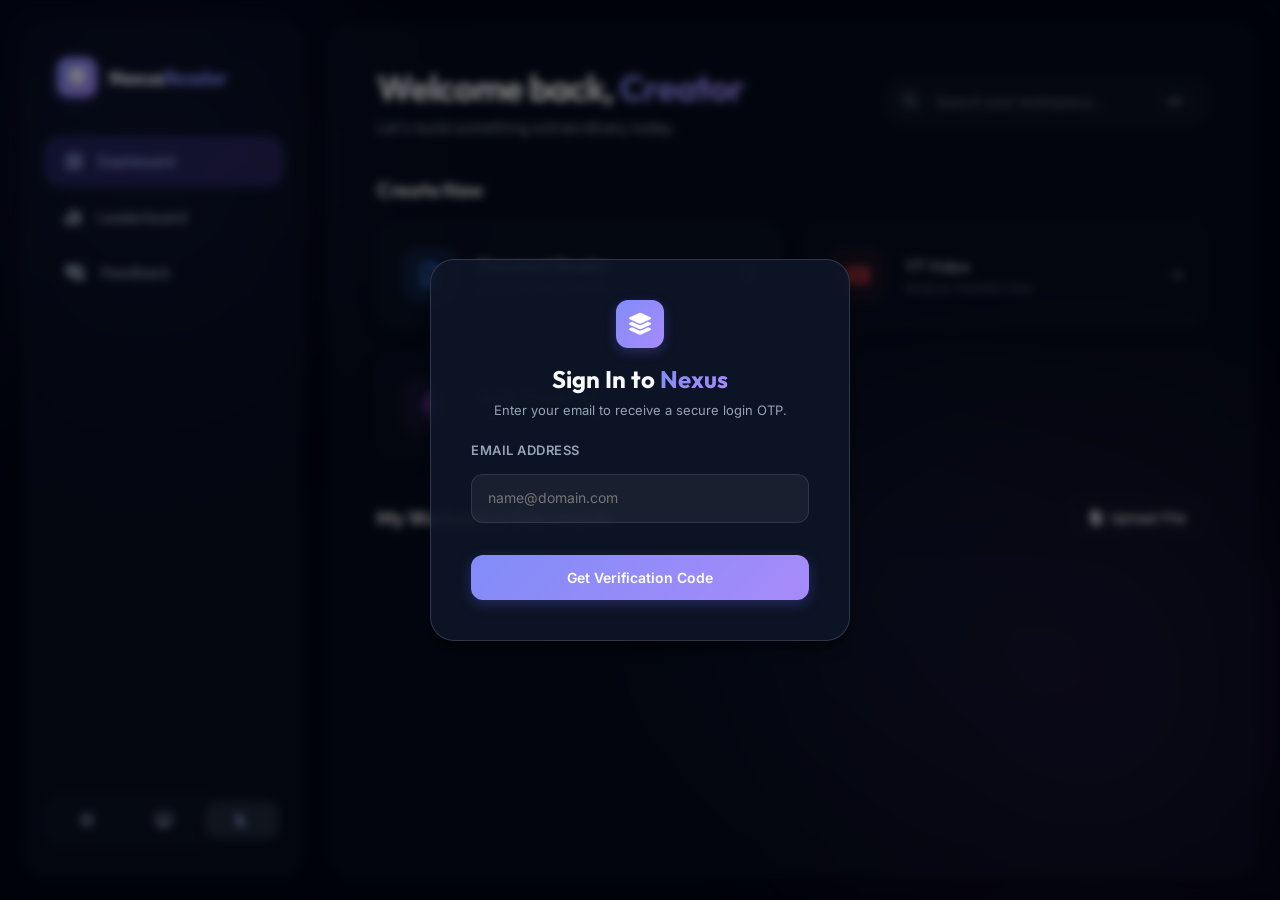
==== frontend/index.html @ d63f07e9 "feat: initial release of Nexus Reader with verified test coverage" ====
<!DOCTYPE html>
<html lang="en">
<head>
    <meta charset="UTF-8">
    <meta name="viewport" content="width=device-width, initial-scale=1.0, maximum-scale=1.0, user-scalable=no">
    <meta name="description" content="Nexus Reader — Your AI-powered smart document workspace. Upload PDFs, get instant meanings, translations, explanations, and Wikipedia summaries.">
    <title>Nexus Reader | Dashboard</title>
    <!-- Fonts -->
    <link rel="preconnect" href="https://fonts.googleapis.com">
    <link rel="preconnect" href="https://fonts.gstatic.com" crossorigin>
    <link href="https://fonts.googleapis.com/css2?family=Inter:wght@300;400;500;600;700&family=Outfit:wght@400;500;600;700&display=swap" rel="stylesheet">
    <!-- FontAwesome for icons -->
    <link rel="stylesheet" href="https://cdnjs.cloudflare.com/ajax/libs/font-awesome/6.4.0/css/all.min.css">
    <!-- Core UI styles -->
    <link rel="stylesheet" href="styles.css?v=4">
</head>
<body class="dark-theme dashboard-v2">

    <!-- Animated Ambient Background -->
    <div class="ambient-bg">
        <div class="blob blob-1"></div>
        <div class="blob blob-2"></div>
        <div class="blob blob-3"></div>
    </div>

    <div class="glass-app-container">
        <!-- Floating Glass Sidebar -->
        <aside class="glass-sidebar">
            <div class="sidebar-top">
                <div class="brand">
                    <div class="logo-icon"><i class="fa-solid fa-layer-group"></i></div>
                    <span class="logo-text">Nexus<span class="highlight">Reader</span></span>
                </div>
                
                <nav class="sidebar-nav">
                    <a href="#" class="sidebar-link active" data-view="view-dashboard">
                        <i class="fa-solid fa-border-all"></i> <span class="nav-text">Dashboard</span>
                    </a>
                    <a href="#" class="sidebar-link" data-view="view-leaderboard">
                        <i class="fa-solid fa-chart-simple"></i> <span class="nav-text">Leaderboard</span>
                    </a>
                    <a href="#" class="sidebar-link" data-view="view-feedback">
                        <i class="fa-solid fa-heart-circle-check"></i> <span class="nav-text">Feedback</span>
                    </a>
                </nav>
            </div>

            <div class="sidebar-bottom">
                <!-- User profile & Logout -->
                <div class="upgrade-card" id="user-profile-section" style="display: none; background: rgba(255,255,255,0.05); border-color: rgba(255,255,255,0.15); margin-bottom: 16px; align-items: center; justify-content: space-between; padding: 12px 16px;">
                    <div style="display: flex; align-items: center; gap: 10px; overflow: hidden; max-width: 80%;">
                        <div class="upgrade-icon-bg" style="background: var(--accent-primary); width: 32px; height: 32px; border-radius: 50%; font-size: 13px; flex-shrink: 0;"><i class="fa-solid fa-user"></i></div>
                        <div class="upgrade-info" style="overflow: hidden;">
                            <h4 id="user-display-email" style="font-size: 12px; overflow: hidden; text-overflow: ellipsis; white-space: nowrap; margin: 0; color: var(--text-primary);"></h4>
                        </div>
                    </div>
                    <button class="icon-btn tooltip" data-tooltip="Logout" id="logout-btn" style="color: #ef4444; width: 30px; height: 30px; display: flex; align-items: center; justify-content: center; border-radius: 8px; flex-shrink: 0;"><i class="fa-solid fa-power-off"></i></button>
                </div>
                
                <div class="theme-selector glass-theme-selector">
                    <div class="theme-toggle-group">
                        <button class="theme-btn" data-theme="light"><i class="fa-regular fa-sun"></i></button>
                        <button class="theme-btn active" data-theme="system"><i class="fa-solid fa-desktop"></i></button>
                        <button class="theme-btn" data-theme="dark"><i class="fa-solid fa-moon"></i></button>
                    </div>
                </div>
            </div>
        </aside>

        <!-- Main Content Area -->
        <main class="glass-main">
            <!-- VIEW: DASHBOARD -->
            <div id="view-dashboard" class="dash-view">
                <header class="hero-header">
                    <div class="hero-text">
                        <h1>Welcome back, <span class="highlight-gradient">Creator</span></h1>
                        <p>Let's build something extraordinary today.</p>
                    </div>
                    <div class="hero-search">
                        <i class="fa-solid fa-magnifying-glass"></i>
                        <input type="text" placeholder="Search your workspace...">
                        <div class="search-shortcut">⌘K</div>
                    </div>
                </header>

                <div class="glass-section">
                    <h2 class="section-title">Create New</h2>
                    <div class="action-cards-grid">
                        <a href="#" id="main-reader-upload-card" class="action-card glass-card">
                            <div class="action-icon document-icon">
                                <i class="fa-regular fa-file-lines"></i>
                            </div>
                            <div class="action-info">
                                <h3>Document Reader</h3>
                                <p>Upload PDF, DOC, PPT</p>
                            </div>
                            <i class="fa-solid fa-arrow-right action-arrow"></i>
                        </a>

                        <div class="action-card glass-card disabled-card tooltip" data-tooltip="Coming Soon">
                            <div class="action-icon video-icon">
                                <i class="fa-brands fa-youtube"></i>
                            </div>
                            <div class="action-info">
                                <h3>YT Video</h3>
                                <p>Analyze Youtube Links</p>
                            </div>
                            <i class="fa-solid fa-arrow-right action-arrow"></i>
                        </div>

                        <div class="action-card glass-card disabled-card tooltip" data-tooltip="Coming Soon">
                            <div class="action-icon audio-icon">
                                <i class="fa-solid fa-microphone"></i>
                            </div>
                            <div class="action-info">
                                <h3>Audio Transcript</h3>
                                <p>Upload or record audio</p>
                            </div>
                            <i class="fa-solid fa-arrow-right action-arrow"></i>
                        </div>
                    </div>
                </div>

                <div class="glass-section my-notes-section">
                    <div class="my-notes-header">
                        <h2 class="section-title">My Workspace Documents</h2>
                        <div class="my-notes-actions" style="display: flex; gap: 12px;">
                            <button class="glass-btn" id="dash-upload-btn"><i class="fa-solid fa-file-arrow-up"></i> Upload File</button>
                            <input type="file" id="dash-file-input" accept=".pdf,.txt,.docx,.png,.jpg,.jpeg" hidden>
                        </div>
                    </div>
                    <div class="notes-list" id="recent-notes-list">
                        <!-- User files from DB injected here -->
                    </div>
                </div>
            </div>

            <!-- VIEW: LEADERBOARD -->
            <div id="view-leaderboard" class="dash-view hidden">
                <header class="hero-header">
                    <div class="hero-text">
                        <h1>Daily <span class="highlight-gradient">Streaks</span></h1>
                        <p>Keep your learning streak alive and see how you rank.</p>
                    </div>
                </header>
                
                <div class="leaderboard-stats-grid">
                    <div class="stat-card glass-card">
                        <div class="stat-header">
                            <div class="stat-icon-wrapper" style="color: #ef4444; background: rgba(239, 68, 68, 0.1);"><i class="fa-solid fa-fire"></i></div>
                            <span>Learning Streak</span>
                            <span class="stat-badge">Live</span>
                        </div>
                        <div class="stat-content">
                            <div class="stat-value">1 <span class="stat-unit">days</span></div>
                            <div class="stat-note">Keeping the streak alive today</div>
                        </div>
                    </div>

                    <div class="stat-card glass-card">
                        <div class="stat-header">
                            <div class="stat-icon-wrapper" style="color: #eab308; background: rgba(234, 179, 8, 0.1);"><i class="fa-solid fa-trophy"></i></div>
                            <span>Personal Best</span>
                        </div>
                        <div class="stat-content">
                            <div class="stat-value">1 <span class="stat-unit">days</span></div>
                            <div class="stat-note">6 days until the next badge</div>
                        </div>
                    </div>

                    <div class="stat-card glass-card">
                        <div class="stat-header">
                            <div class="stat-icon-wrapper" style="color: #8b5cf6; background: rgba(139, 92, 246, 0.1);"><i class="fa-solid fa-ranking-star"></i></div>
                            <span>Global Rank</span>
                        </div>
                        <div class="stat-content">
                            <div class="stat-value">#37594</div>
                            <div class="stat-note">Upload today to climb the board</div>
                        </div>
                    </div>
                </div>

                <div class="glass-section top-streaks-section">
                    <div class="top-streaks-header">
                        <h2>Top Streaks</h2>
                        <span class="stat-badge">Daily max</span>
                    </div>
                    <div class="leaderboard-list">
                        <div class="lb-item">
                            <div class="lb-rank">#1</div>
                            <div class="lb-avatar" style="background-color: #8b5cf6;">M</div>
                            <div class="lb-details">
                                <h4>Mousumi Mohanty</h4>
                                <p>Longest streak: 64d · Legendary Learner</p>
                            </div>
                            <div class="lb-score">2d</div>
                        </div>
                        <div class="lb-item">
                            <div class="lb-rank">#2</div>
                            <div class="lb-avatar" style="background-color: #3b82f6;">R</div>
                            <div class="lb-details">
                                <h4>Raedik Gupta</h4>
                                <p>Longest streak: 49d · Legendary Learner</p>
                            </div>
                            <div class="lb-score">31d</div>
                        </div>
                        <div class="lb-item">
                            <div class="lb-rank">#3</div>
                            <div class="lb-avatar" style="background-color: #10b981;">A</div>
                            <div class="lb-details">
                                <h4>aashee</h4>
                                <p>Longest streak: 44d · Legendary Learner</p>
                            </div>
                            <div class="lb-score">44d</div>
                        </div>
                        <div class="lb-item">
                            <div class="lb-rank">#4</div>
                            <div class="lb-avatar" style="background-color: #f59e0b;">P</div>
                            <div class="lb-details">
                                <h4>PRATHAM</h4>
                                <p>Longest streak: 41d · Legendary Learner</p>
                            </div>
                            <div class="lb-score">41d</div>
                        </div>
                        <div class="lb-item">
                            <div class="lb-rank">#5</div>
                            <div class="lb-avatar" style="background-color: #ef4444;">U</div>
                            <div class="lb-details">
                                <h4>User 241819</h4>
                                <p>Longest streak: 35d · Legendary Learner</p>
                            </div>
                            <div class="lb-score">35d</div>
                        </div>
                    </div>
                </div>
            </div>

            <!-- VIEW: FEEDBACK -->
            <div id="view-feedback" class="dash-view hidden">
                <div class="feedback-container">
                    <header class="hero-header" style="text-align: center; margin-bottom: 40px;">
                        <h1 style="justify-content: center;">Share your <span class="highlight-gradient">Feedback</span></h1>
                        <p>How can we improve your experience?</p>
                    </header>

                    <div class="feedback-form glass-card">
                        <label>What would make Snaplearn better for you?</label>
                        <textarea class="glass-textarea" placeholder="Type your brilliant ideas here..." rows="6"></textarea>
                        <div class="char-count">0/2000 characters</div>

                        <label style="margin-top: 32px; display: block;">Rate your overall experience</label>
                        <div class="star-rating">
                            <button><i class="fa-regular fa-star"></i></button>
                            <button><i class="fa-regular fa-star"></i></button>
                            <button><i class="fa-regular fa-star"></i></button>
                            <button><i class="fa-regular fa-star"></i></button>
                            <button><i class="fa-regular fa-star"></i></button>
                        </div>

                        <div class="feedback-actions">
                            <button class="glass-btn">Cancel</button>
                            <button class="primary-btn glow-btn">Submit Feedback <i class="fa-solid fa-paper-plane" style="margin-left: 8px;"></i></button>
                        </div>
                    </div>
                </div>
            </div>
        </main>
    </div>

    <!-- Authentication Modal (Glassmorphic) -->
    <div id="auth-modal" class="modal hidden">
        <div class="modal-content glass-card" style="max-width: 420px; width: 90vw; padding: 40px; border-radius: 24px; border: 1px solid rgba(255,255,255,0.15); background: rgba(15, 23, 42, 0.85); backdrop-filter: blur(20px); box-shadow: var(--shadow-lg); display: flex; flex-direction: column; align-items: stretch; gap: 0;">
            <div class="modal-header" style="border-bottom: none; padding: 0; margin-bottom: 24px; display: flex; flex-direction: column; align-items: center; text-align: center; background: transparent;">
                <div class="logo-icon" style="width: 48px; height: 48px; font-size: 22px; margin-bottom: 16px; display: flex; align-items: center; justify-content: center;"><i class="fa-solid fa-layer-group"></i></div>
                <h2 style="font-size: 24px; font-weight: 700; margin: 0; color: var(--text-primary);">Sign In to <span class="highlight-gradient">Nexus</span></h2>
                <p style="font-size: 13px; color: var(--text-secondary); margin-top: 8px; font-weight: 400;" id="auth-subtitle">Enter your email to receive a secure login OTP.</p>
            </div>
            <div class="modal-body" style="padding: 0;">
                <form id="auth-form">
                    <!-- Step 1: Email Input -->
                    <div id="auth-email-step" class="form-group" style="display: flex; flex-direction: column;">
                        <label for="auth-email" style="font-weight: 600; font-size: 13px; margin-bottom: 8px; color: var(--text-secondary); text-transform: uppercase; letter-spacing: 0.5px;">Email Address</label>
                        <input type="email" id="auth-email" class="glass-textarea" style="padding: 12px 16px; border-radius: 12px; font-size: 14px; background: rgba(255,255,255,0.05); border: 1px solid rgba(255,255,255,0.1); width: 100%; outline: none;" placeholder="name@domain.com" required>
                        <button type="submit" id="auth-send-otp-btn" class="primary-btn glow-btn" style="width: 100%; margin-top: 24px; padding: 14px; justify-content: center; font-size: 14px; border-radius: 12px; font-weight: 600;">Get Verification Code</button>
                    </div>

                    <!-- Step 2: OTP Input (Hidden initially) -->
                    <div id="auth-otp-step" class="form-group" style="display: none; flex-direction: column;">
                        <label for="auth-otp" style="font-weight: 600; font-size: 13px; margin-bottom: 8px; color: var(--text-secondary); text-transform: uppercase; letter-spacing: 0.5px;">6-Digit OTP Code</label>
                        <input type="text" id="auth-otp" class="glass-textarea" style="padding: 12px 16px; border-radius: 12px; font-size: 20px; letter-spacing: 6px; text-align: center; font-weight: 700; background: rgba(255,255,255,0.05); border: 1px solid rgba(255,255,255,0.1); width: 100%; outline: none;" placeholder="000000" maxlength="6">
                        <div style="display: flex; gap: 12px; margin-top: 24px; width: 100%;">
                            <button type="button" id="auth-back-btn" class="glass-btn" style="flex: 1; padding: 14px; justify-content: center; border-radius: 12px; font-size: 14px; font-weight: 600;">Back</button>
                            <button type="submit" id="auth-verify-btn" class="primary-btn glow-btn" style="flex: 2; padding: 14px; justify-content: center; border-radius: 12px; font-size: 14px; font-weight: 600;">Verify & Login</button>
                        </div>
                    </div>
                </form>
            </div>
        </div>
    </div>

    <!-- Mobile Bottom Navigation -->
    <div class="mobile-bottom-nav">
        <a href="#" class="mobile-nav-item active" data-view="view-dashboard">
            <i class="fa-solid fa-house"></i>
            <span>Home</span>
        </a>
        <a href="#" class="mobile-nav-item" data-view="view-leaderboard">
            <i class="fa-solid fa-chart-simple"></i>
            <span>Leaderboard</span>
        </a>
        <a href="#" class="mobile-nav-item" data-view="view-feedback">
            <i class="fa-solid fa-heart-circle-check"></i>
            <span>Feedback</span>
        </a>
    </div>

    <!-- Scripts -->
    <script src="config.js?v=3"></script>
    <script src="storage.js?v=3"></script>
    <script src="nexus-ui.js"></script>
    <script src="dashboard.js?v=4"></script>
</body>
</html>
---- frontend/styles.css ----
/* ===== CSS Variables & Theming ===== */
:root {
    /* Light Theme (default) */
    --bg-main: #f8fafc;
    --bg-panel: #ffffff;
    --bg-panel-hover: #f1f5f9;
    --text-primary: #0f172a;
    --text-secondary: #64748b;
    --border-color: #e2e8f0;
    --accent-primary: #6366f1;
    --accent-primary-hover: #4f46e5;
    --accent-secondary: #8b5cf6;
    --shadow-sm: 0 1px 2px 0 rgb(0 0 0 / 0.05);
    --shadow-md: 0 4px 6px -1px rgb(0 0 0 / 0.1), 0 2px 4px -2px rgb(0 0 0 / 0.1);
    --shadow-lg: 0 10px 15px -3px rgb(0 0 0 / 0.1), 0 4px 6px -4px rgb(0 0 0 / 0.1);
    
    --font-heading: 'Outfit', sans-serif;
    --font-body: 'Inter', sans-serif;
    
    --resizer-bg: #cbd5e1;
    --resizer-hover: #6366f1;
}

body.dark-theme {
    /* Dark Theme */
    --bg-main: #020617;
    --bg-panel: #0f172a;
    --bg-panel-hover: #1e293b;
    --text-primary: #f8fafc;
    --text-secondary: #94a3b8;
    --border-color: #1e293b;
    --accent-primary: #818cf8;
    --accent-primary-hover: #6366f1;
    --accent-secondary: #a78bfa;
    --shadow-sm: 0 1px 2px 0 rgb(0 0 0 / 0.3);
    --shadow-md: 0 4px 6px -1px rgb(0 0 0 / 0.5), 0 2px 4px -2px rgb(0 0 0 / 0.5);
    --shadow-lg: 0 10px 15px -3px rgb(0 0 0 / 0.5), 0 4px 6px -4px rgb(0 0 0 / 0.5);
    
    --resizer-bg: #334155;
}

/* ===== Global Reset ===== */
* {
    margin: 0;
    padding: 0;
    box-sizing: border-box;
    transition: background-color 0.3s ease, color 0.3s ease, border-color 0.3s ease;
}

body {
    font-family: var(--font-body);
    background-color: var(--bg-main);
    color: var(--text-primary);
    height: 100vh;
    display: flex;
    flex-direction: column;
    overflow: hidden;
}

h1, h2, h3, h4, h5, h6 {
    font-family: var(--font-heading);
    font-weight: 600;
}

button {
    cursor: pointer;
    font-family: inherit;
    border: none;
    background: none;
    color: inherit;
}

a {
    color: var(--accent-primary);
    text-decoration: none;
}

/* Custom Scrollbar */
::-webkit-scrollbar {
    width: 8px;
    height: 8px;
}
::-webkit-scrollbar-track {
    background: transparent;
}
::-webkit-scrollbar-thumb {
    background: var(--border-color);
    border-radius: 4px;
}
::-webkit-scrollbar-thumb:hover {
    background: var(--text-secondary);
}

/* ===== Top Navigation Bar ===== */
.topbar {
    height: 60px;
    display: flex;
    justify-content: space-between;
    align-items: center;
    padding: 0 24px;
    background: rgba(var(--bg-panel-rgb), 0.8); /* We'll use backdrop filter */
    backdrop-filter: blur(12px);
    -webkit-backdrop-filter: blur(12px);
    border-bottom: 1px solid var(--border-color);
    z-index: 10;
}

body.dark-theme .topbar {
    background: rgba(15, 23, 42, 0.8);
}
body:not(.dark-theme) .topbar {
    background: rgba(255, 255, 255, 0.8);
}


.logo {
    display: flex;
    align-items: center;
    gap: 12px;
}

.logo-icon {
    width: 32px;
    height: 32px;
    border-radius: 8px;
    background: linear-gradient(135deg, var(--accent-primary), var(--accent-secondary));
    color: white;
    display: flex;
    justify-content: center;
    align-items: center;
    font-size: 16px;
    box-shadow: 0 0 10px rgba(99, 102, 241, 0.4);
}

.logo-text {
    font-family: var(--font-heading);
    font-size: 20px;
    font-weight: 700;
    letter-spacing: -0.5px;
}

.logo-text .highlight {
    color: var(--accent-primary);
}

.toolbar {
    display: flex;
    align-items: center;
    gap: 16px;
}

.tool-btn {
    width: 36px;
    height: 36px;
    border-radius: 8px;
    display: flex;
    justify-content: center;
    align-items: center;
    color: var(--text-secondary);
    transition: all 0.2s ease;
}

.tool-btn:hover {
    background-color: var(--bg-panel-hover);
    color: var(--accent-primary);
    transform: translateY(-2px);
}

.tool-btn.action-btn {
    background-color: var(--bg-panel-hover);
    color: var(--text-primary);
    border: 1px solid var(--border-color);
}

.avatar-circle img {
    width: 36px;
    height: 36px;
    border-radius: 50%;
    border: 2px solid var(--border-color);
}

/* ===== Main Workspace (Split Screen) ===== */
.workspace {
    display: flex;
    flex: 1;
    overflow: hidden;
}

.panel {
    background-color: var(--bg-panel);
    display: flex;
    flex-direction: column;
    overflow: hidden;
}

.doc-panel {
    width: 50%;
    flex-shrink: 0;
}

.notes-panel {
    flex: 1;
}

.resizer {
    width: 6px;
    background-color: var(--border-color);
    cursor: col-resize;
    display: flex;
    justify-content: center;
    align-items: center;
    z-index: 5;
    transition: background-color 0.2s ease;
}

.resizer:hover, .resizer.resizing {
    background-color: var(--resizer-hover);
}

.resizer-handle {
    height: 30px;
    width: 4px;
    border-radius: 2px;
    background-color: var(--resizer-bg);
    transition: background-color 0.2s ease;
}

.resizer:hover .resizer-handle, .resizer.resizing .resizer-handle {
    background-color: white;
}

/* ===== Panel Components ===== */
.panel-header {
    height: 50px;
    padding: 0 16px;
    display: flex;
    justify-content: space-between;
    align-items: center;
    border-bottom: 1px solid var(--border-color);
}

.panel-header h2 {
    font-size: 14px;
    color: var(--text-secondary);
    display: flex;
    align-items: center;
    gap: 8px;
    text-transform: uppercase;
    letter-spacing: 0.5px;
}

.panel-content {
    flex: 1;
    overflow-y: auto;
    position: relative;
}

/* Document Viewer specifics */
.zoom-controls {
    display: flex;
    align-items: center;
    gap: 8px;
    background: var(--bg-panel-hover);
    padding: 4px;
    border-radius: 6px;
}

.icon-btn {
    width: 28px;
    height: 28px;
    border-radius: 4px;
    display: flex;
    justify-content: center;
    align-items: center;
    color: var(--text-secondary);
}

.icon-btn:hover {
    background-color: var(--border-color);
    color: var(--text-primary);
}

.zoom-level {
    font-size: 12px;
    font-family: var(--font-heading);
    min-width: 40px;
    text-align: center;
}

.empty-state {
    display: flex;
    flex-direction: column;
    align-items: center;
    justify-content: center;
    height: 100%;
    gap: 16px;
    color: var(--text-secondary);
    text-align: center;
    padding: 32px;
}

.empty-icon {
    font-size: 48px;
    color: var(--border-color);
    margin-bottom: 8px;
}

.primary-btn {
    background: linear-gradient(135deg, var(--accent-primary), var(--accent-secondary));
    color: white;
    padding: 10px 20px;
    border-radius: 8px;
    font-weight: 500;
    box-shadow: 0 4px 10px rgba(99, 102, 241, 0.3);
    transition: transform 0.2s, box-shadow 0.2s;
}

.primary-btn:hover {
    transform: translateY(-2px);
    box-shadow: 0 6px 15px rgba(99, 102, 241, 0.4);
}

/* Tabs */
.tabs {
    display: flex;
    gap: 16px;
    height: 100%;
}

.tab {
    padding: 0 12px;
    height: 100%;
    display: flex;
    align-items: center;
    gap: 8px;
    font-size: 14px;
    font-weight: 500;
    color: var(--text-secondary);
    border-bottom: 2px solid transparent;
    transition: all 0.2s ease;
}

.tab:hover {
    color: var(--text-primary);
}

.tab.active {
    color: var(--accent-primary);
    border-bottom-color: var(--accent-primary);
}

.tab-content {
    display: none;
    height: 100%;
    flex-direction: column;
}

.tab-content.active {
    display: flex;
    animation: fadeIn 0.3s ease;
}

@keyframes fadeIn {
    from { opacity: 0; transform: translateY(5px); }
    to { opacity: 1; transform: translateY(0); }
}

/* Notes Editor specifics */
.notes-toolbar {
    padding: 8px 16px;
    border-bottom: 1px solid var(--border-color);
    display: flex;
    gap: 8px;
}

.link-anchor-btn {
    width: auto;
    padding: 0 12px;
    font-size: 12px;
    font-weight: 500;
    margin-left: auto;
    background-color: rgba(99, 102, 241, 0.1);
    color: var(--accent-primary);
    border: 1px dashed var(--accent-primary);
}

.link-anchor-btn:hover {
    background-color: var(--accent-primary);
    color: white;
}

.editor {
    flex: 1;
    padding: 24px;
    outline: none;
    overflow-y: auto;
    line-height: 1.6;
}

.editor[placeholder]:empty:before {
    content: attr(placeholder);
    color: var(--text-secondary);
    pointer-events: none;
    display: block; /* For Firefox */
}

/* Deep link anchor styles in editor */
.doc-anchor {
    display: inline-flex;
    align-items: center;
    gap: 4px;
    padding: 2px 8px;
    border-radius: 4px;
    background-color: rgba(99, 102, 241, 0.1);
    color: var(--accent-primary);
    font-size: 12px;
    font-weight: 600;
    cursor: pointer;
    text-decoration: none;
    user-select: none;
    margin: 0 4px;
    border: 1px solid rgba(99, 102, 241, 0.2);
    transition: all 0.2s ease;
}

.doc-anchor:hover {
    background-color: rgba(99, 102, 241, 0.2);
    transform: translateY(-1px);
}

/* Selection Popup */
.selection-popup {
    position: fixed;
    background: var(--bg-panel);
    border: 1px solid var(--border-color);
    border-radius: 8px;
    box-shadow: var(--shadow-lg);
    display: flex;
    padding: 4px;
    gap: 4px;
    z-index: 1000;
    opacity: 1;
    transform: scale(1);
    transition: opacity 0.2s, transform 0.2s;
}

.selection-popup.hidden {
    opacity: 0;
    transform: scale(0.95);
    pointer-events: none;
}

.popup-btn {
    padding: 6px 12px;
    font-size: 12px;
    border-radius: 6px;
    display: flex;
    align-items: center;
    gap: 6px;
    color: var(--text-primary);
    font-weight: 500;
}

.popup-btn:hover {
    background-color: var(--bg-panel-hover);
}

.popup-btn.highlight-btn {
    color: var(--accent-primary);
    background-color: rgba(99, 102, 241, 0.1);
}

.popup-btn.highlight-btn:hover {
    background-color: rgba(99, 102, 241, 0.2);
}

.popup-btn.wiki-btn {
    color: #10b981;
    background-color: rgba(16, 185, 129, 0.1);
    border: 1px solid rgba(16, 185, 129, 0.25);
}

.popup-btn.wiki-btn:hover {
    background-color: rgba(16, 185, 129, 0.22);
    box-shadow: 0 0 8px rgba(16, 185, 129, 0.25);
    transform: translateY(-1px);
}

.popup-btn.listen-btn {
    color: var(--accent-secondary);
    background-color: rgba(139, 92, 246, 0.1);
    border: 1px solid rgba(139, 92, 246, 0.25);
}

.popup-btn.listen-btn:hover {
    background-color: rgba(139, 92, 246, 0.22);
    box-shadow: 0 0 8px rgba(139, 92, 246, 0.25);
    transform: translateY(-1px);
}

/* Tooltips */
.tooltip {
    position: relative;
}

.tooltip::after {
    content: attr(data-tooltip);
    position: absolute;
    bottom: -30px;
    left: 50%;
    transform: translateX(-50%) translateY(-5px);
    background: var(--text-primary);
    color: var(--bg-main);
    padding: 4px 8px;
    border-radius: 4px;
    font-size: 12px;
    white-space: nowrap;
    opacity: 0;
    pointer-events: none;
    transition: all 0.2s ease;
    z-index: 100;
}

.tooltip:hover::after {
    opacity: 1;
    transform: translateX(-50%) translateY(0);
}

/* === Fix PDF text layer selection visibility === */
.textLayer span {
    color: transparent !important;
}

.textLayer ::selection {
    background: rgba(0, 102, 255, 0.5) !important;
    color: transparent !important;
}

.textLayer ::-moz-selection {
    background: rgba(0, 102, 255, 0.5) !important;
    color: transparent !important;
}

/* DOCX Styles */
.docx-page p {
    margin-bottom: 1.2em;
}

.docx-page h1, .docx-page h2, .docx-page h3 {
    margin-top: 1.5em;
    margin-bottom: 0.5em;
    color: var(--text-color);
}

.docx-page ul, .docx-page ol {
    margin-left: 2em;
    margin-bottom: 1.2em;
}

.docx-page table {
    border-collapse: collapse;
    width: 100%;
    margin-bottom: 1.2em;
}

.docx-page th, .docx-page td {
    border: 1px solid var(--border-color);
    padding: 8px;
}

/* Modals */
.modal {
    position: fixed;
    top: 0; left: 0; right: 0; bottom: 0;
    background: rgba(0,0,0,0.5);
    display: flex;
    align-items: center;
    justify-content: center;
    z-index: 9999;
    backdrop-filter: blur(4px);
}
.modal.hidden { display: none; }
.modal-content {
    background: var(--bg-panel);
    border: 1px solid var(--border-color);
    border-radius: 12px;
    width: 400px;
    max-width: 90vw;
    box-shadow: var(--shadow-xl);
}
.modal-header {
    padding: 16px 24px;
    border-bottom: 1px solid var(--border-color);
    display: flex;
    justify-content: space-between;
    align-items: center;
}
.modal-header h2 { font-size: 16px; margin: 0; }
.modal-body { padding: 24px; }
.form-group { display: flex; flex-direction: column; gap: 8px; }
.form-group label { font-size: 13px; font-weight: 500; }
.form-group input {
    padding: 10px 12px;
    border: 1px solid var(--border-color);
    border-radius: 6px;
    background: var(--bg-surface);
    color: var(--text-color);
}
.help-text { font-size: 11px; color: var(--text-secondary); }

/* Study Guide */
.study-select {
    width: 100%;
    padding: 8px 32px 8px 12px;
    border-radius: 6px;
    border: 1px solid var(--border-color);
    background-color: var(--bg-surface);
    color: var(--text-color);
    font-size: 13px;
    outline: none;
    appearance: none;
    -webkit-appearance: none;
    background-image: url("data:image/svg+xml;charset=US-ASCII,%3Csvg%20xmlns%3D%22http%3A%2F%2Fwww.w3.org%2F2000%2Fsvg%22%20width%3D%22292.4%22%20height%3D%22292.4%22%3E%3Cpath%20fill%3D%22%23a1a1aa%22%20d%3D%22M287%2069.4a17.6%2017.6%200%200%200-13-5.4H18.4c-5%200-9.3%201.8-12.9%205.4A17.6%2017.6%200%200%200%200%2082.2c0%205%201.8%209.3%205.4%2012.9l128%20127.9c3.6%203.6%207.8%205.4%2012.8%205.4s9.2-1.8%2012.8-5.4L287%2095c3.5-3.5%205.4-7.8%205.4-12.8%200-5-1.9-9.2-5.5-12.8z%22%2F%3E%3C%2Fsvg%3E");
    background-repeat: no-repeat;
    background-position: right 12px top 50%;
    background-size: 10px auto;
    cursor: pointer;
}
.study-select:hover {
    border-color: rgba(99, 102, 241, 0.5);
}
.study-select option {
    background-color: var(--bg-panel);
    color: var(--text-color);
}
.study-action-btn {
    background: var(--bg-surface);
    border: 1px solid var(--border-color);
    color: var(--text-color);
    padding: 8px 12px;
    border-radius: 6px;
    font-size: 13px;
    cursor: pointer;
    transition: all 0.2s;
    display: flex;
    align-items: center;
    gap: 6px;
}
.study-action-btn:hover {
    background: var(--accent-primary);
    color: white;
    border-color: var(--accent-primary);
}
.qa-question:hover {
    background: rgba(99, 102, 241, 0.05) !important;
}

/* ===== Dashboard Specific Styles ===== */
body.dashboard-v2 {
    background: var(--bg-main);
    overflow: hidden;
    position: relative;
    font-family: var(--font-body);
}

/* Ambient Animated Blobs Background */
.ambient-bg {
    position: fixed;
    top: 0;
    left: 0;
    width: 100vw;
    height: 100vh;
    z-index: 0;
    overflow: hidden;
    pointer-events: none;
    filter: blur(100px);
    opacity: 0.7;
    transition: opacity 0.5s ease;
}

body.dark-theme .ambient-bg {
    opacity: 0.45;
}

.blob {
    position: absolute;
    border-radius: 50%;
    mix-blend-mode: multiply;
    animation: blob-float 20s infinite alternate;
}

.blob-1 {
    top: -10%;
    left: -10%;
    width: 500px;
    height: 500px;
    background: radial-gradient(circle, rgba(99, 102, 241, 0.4) 0%, rgba(139, 92, 246, 0.1) 70%);
}

.blob-2 {
    bottom: -10%;
    right: -10%;
    width: 600px;
    height: 600px;
    background: radial-gradient(circle, rgba(168, 85, 247, 0.4) 0%, rgba(236, 72, 153, 0.1) 70%);
    animation-delay: 5s;
    animation-duration: 25s;
}

.blob-3 {
    top: 40%;
    left: 50%;
    width: 400px;
    height: 400px;
    background: radial-gradient(circle, rgba(59, 130, 246, 0.3) 0%, rgba(99, 102, 241, 0.05) 70%);
    animation-delay: 10s;
    animation-duration: 18s;
}

@keyframes blob-float {
    0% {
        transform: translate(0px, 0px) scale(1) rotate(0deg);
    }
    33% {
        transform: translate(40px, -60px) scale(1.1) rotate(120deg);
    }
    66% {
        transform: translate(-30px, 30px) scale(0.95) rotate(240deg);
    }
    100% {
        transform: translate(0px, 0px) scale(1) rotate(360deg);
    }
}

/* Glass App Container */
.glass-app-container {
    position: relative;
    z-index: 1;
    display: flex;
    width: 100vw;
    height: 100vh;
    padding: 24px;
    gap: 24px;
    box-sizing: border-box;
}

/* Floating Glass Sidebar */
.glass-sidebar {
    width: 280px;
    background: rgba(255, 255, 255, 0.45);
    backdrop-filter: blur(20px);
    -webkit-backdrop-filter: blur(20px);
    border: 1px solid rgba(255, 255, 255, 0.4);
    border-radius: 24px;
    padding: 32px 20px;
    display: flex;
    flex-direction: column;
    justify-content: space-between;
    box-shadow: 0 8px 32px 0 rgba(31, 38, 135, 0.06);
    transition: all 0.3s cubic-bezier(0.4, 0, 0.2, 1);
    flex-shrink: 0;
}

body.dark-theme .glass-sidebar {
    background: rgba(15, 23, 42, 0.45);
    border: 1px solid rgba(255, 255, 255, 0.06);
    box-shadow: 0 8px 32px 0 rgba(0, 0, 0, 0.37);
}

.brand {
    display: flex;
    align-items: center;
    gap: 12px;
    padding: 0 12px;
    margin-bottom: 40px;
}

.logo-icon {
    width: 40px;
    height: 40px;
    border-radius: 12px;
    background: linear-gradient(135deg, var(--accent-primary), var(--accent-secondary));
    color: white;
    display: flex;
    align-items: center;
    justify-content: center;
    font-size: 18px;
    box-shadow: 0 4px 12px rgba(99, 102, 241, 0.3);
}

.logo-text {
    font-family: var(--font-heading);
    font-size: 20px;
    font-weight: 700;
    letter-spacing: -0.5px;
    color: var(--text-primary);
}

.logo-text .highlight {
    color: var(--accent-primary);
}

.sidebar-nav {
    display: flex;
    flex-direction: column;
    gap: 8px;
    padding: 0;
}

.sidebar-link {
    display: flex;
    align-items: center;
    gap: 16px;
    padding: 14px 20px;
    border-radius: 16px;
    color: var(--text-secondary);
    font-weight: 500;
    font-size: 15px;
    text-decoration: none;
    transition: all 0.2s cubic-bezier(0.4, 0, 0.2, 1);
}

.sidebar-link i {
    font-size: 18px;
    transition: transform 0.2s;
}

.sidebar-link:hover {
    background: rgba(255, 255, 255, 0.5);
    color: var(--text-primary);
    transform: translateX(4px);
}

body.dark-theme .sidebar-link:hover {
    background: rgba(255, 255, 255, 0.05);
}

.sidebar-link:hover i {
    transform: scale(1.1);
}

.sidebar-link.active {
    background: linear-gradient(135deg, rgba(99, 102, 241, 0.15), rgba(139, 92, 246, 0.15));
    color: var(--accent-primary);
    border: 1px solid rgba(99, 102, 241, 0.2);
    box-shadow: inset 0 0 12px rgba(99, 102, 241, 0.05);
}

body.dark-theme .sidebar-link.active {
    background: linear-gradient(135deg, rgba(99, 102, 241, 0.25), rgba(139, 92, 246, 0.25));
    color: #a5b4fc;
    border: 1px solid rgba(99, 102, 241, 0.3);
}

/* Sidebar Bottom (Upgrade & Theme) */
.upgrade-card {
    background: linear-gradient(135deg, rgba(99, 102, 241, 0.08), rgba(139, 92, 246, 0.08));
    border: 1px solid rgba(99, 102, 241, 0.15);
    border-radius: 20px;
    padding: 16px;
    margin-bottom: 24px;
    display: flex;
    align-items: center;
    gap: 12px;
}

.upgrade-icon-bg {
    width: 36px;
    height: 36px;
    border-radius: 10px;
    background: linear-gradient(135deg, #f59e0b, #ef4444);
    color: white;
    display: flex;
    align-items: center;
    justify-content: center;
    font-size: 16px;
}

.upgrade-info h4 {
    font-size: 13px;
    font-weight: 600;
    margin-bottom: 2px;
    color: var(--text-primary);
}

.upgrade-info p {
    font-size: 11px;
    color: var(--text-secondary);
}

.glass-theme-selector {
    background: rgba(255, 255, 255, 0.4);
    border: 1px solid rgba(255, 255, 255, 0.3);
    border-radius: 16px;
    padding: 4px;
}

body.dark-theme .glass-theme-selector {
    background: rgba(15, 23, 42, 0.6);
    border: 1px solid rgba(255, 255, 255, 0.05);
}

.glass-theme-selector .theme-toggle-group {
    display: flex;
    gap: 4px;
    background: transparent;
    padding: 0;
    border-radius: 0;
}

.glass-theme-selector .theme-btn {
    flex: 1;
    display: flex;
    justify-content: center;
    align-items: center;
    height: 36px;
    border-radius: 12px;
    color: var(--text-secondary);
    font-size: 14px;
    background: transparent;
    transition: all 0.2s cubic-bezier(0.4, 0, 0.2, 1);
}

.glass-theme-selector .theme-btn:hover {
    color: var(--text-primary);
    background: rgba(255, 255, 255, 0.3);
}

body.dark-theme .glass-theme-selector .theme-btn:hover {
    background: rgba(255, 255, 255, 0.05);
}

.glass-theme-selector .theme-btn.active {
    background: white;
    color: var(--accent-primary);
    box-shadow: 0 4px 12px rgba(0, 0, 0, 0.05);
}

body.dark-theme .glass-theme-selector .theme-btn.active {
    background: #1e293b;
    color: #a5b4fc;
    box-shadow: 0 4px 12px rgba(0, 0, 0, 0.2);
}

/* Glass Main Content Area */
.glass-main {
    flex: 1;
    background: rgba(255, 255, 255, 0.35);
    backdrop-filter: blur(20px);
    -webkit-backdrop-filter: blur(20px);
    border: 1px solid rgba(255, 255, 255, 0.3);
    border-radius: 24px;
    box-shadow: 0 8px 32px 0 rgba(31, 38, 135, 0.05);
    overflow-y: auto;
    padding: 40px 48px;
    display: flex;
    flex-direction: column;
    gap: 40px;
    box-sizing: border-box;
}

body.dark-theme .glass-main {
    background: rgba(15, 23, 42, 0.35);
    border: 1px solid rgba(255, 255, 255, 0.04);
    box-shadow: 0 8px 32px 0 rgba(0, 0, 0, 0.3);
}

/* Views & Animation */
.dash-view {
    display: flex;
    flex-direction: column;
    gap: 40px;
    width: 100%;
    animation: slideUpFade 0.4s cubic-bezier(0.16, 1, 0.3, 1) forwards;
}

.dash-view.hidden {
    display: none !important;
}

@keyframes slideUpFade {
    0% {
        opacity: 0;
        transform: translateY(16px);
    }
    100% {
        opacity: 1;
        transform: translateY(0);
    }
}

/* Hero Header styling */
.hero-header {
    display: flex;
    justify-content: space-between;
    align-items: center;
    gap: 32px;
    flex-wrap: wrap;
}

.hero-text h1 {
    font-size: 36px;
    font-weight: 700;
    letter-spacing: -1px;
    margin-bottom: 8px;
    color: var(--text-primary);
}

.highlight-gradient {
    background: linear-gradient(135deg, var(--accent-primary), var(--accent-secondary));
    -webkit-background-clip: text;
    -webkit-text-fill-color: transparent;
    background-clip: text;
}

.hero-text p {
    font-size: 15px;
    color: var(--text-secondary);
}

.hero-search {
    position: relative;
    width: 320px;
}

.hero-search i {
    position: absolute;
    left: 16px;
    top: 50%;
    transform: translateY(-50%);
    color: var(--text-secondary);
    font-size: 14px;
}

.hero-search input {
    width: 100%;
    padding: 12px 16px 12px 48px;
    border-radius: 16px;
    border: 1px solid rgba(255, 255, 255, 0.5);
    background: rgba(255, 255, 255, 0.4);
    color: var(--text-primary);
    font-family: inherit;
    font-size: 14px;
    outline: none;
    transition: all 0.3s;
    backdrop-filter: blur(5px);
}

body.dark-theme .hero-search input {
    border: 1px solid rgba(255, 255, 255, 0.08);
    background: rgba(15, 23, 42, 0.4);
}

.hero-search input:focus {
    border-color: var(--accent-primary);
    background: rgba(255, 255, 255, 0.6);
    box-shadow: 0 0 0 4px rgba(99, 102, 241, 0.1);
}

body.dark-theme .hero-search input:focus {
    background: rgba(15, 23, 42, 0.6);
    box-shadow: 0 0 0 4px rgba(99, 102, 241, 0.2);
}

.search-shortcut {
    position: absolute;
    right: 16px;
    top: 50%;
    transform: translateY(-50%);
    font-size: 10px;
    color: var(--text-secondary);
    border: 1px solid rgba(0, 0, 0, 0.1);
    background: rgba(255, 255, 255, 0.5);
    padding: 2px 6px;
    border-radius: 6px;
    pointer-events: none;
}

body.dark-theme .search-shortcut {
    border: 1px solid rgba(255, 255, 255, 0.1);
    background: rgba(0, 0, 0, 0.2);
}

/* Glass Section Title */
.glass-section {
    display: flex;
    flex-direction: column;
    gap: 20px;
}

.section-title {
    font-size: 20px;
    font-weight: 600;
    color: var(--text-primary);
    letter-spacing: -0.3px;
    display: flex;
    align-items: center;
    gap: 8px;
}

/* Action Cards */
.action-cards-grid {
    display: grid;
    grid-template-columns: repeat(auto-fit, minmax(280px, 1fr));
    gap: 24px;
}

.glass-card {
    background: rgba(255, 255, 255, 0.4);
    border: 1px solid rgba(255, 255, 255, 0.4);
    border-radius: 20px;
    padding: 24px;
    display: flex;
    align-items: center;
    gap: 20px;
    cursor: pointer;
    transition: all 0.3s cubic-bezier(0.4, 0, 0.2, 1);
    text-decoration: none;
    color: inherit;
    box-shadow: 0 4px 20px rgba(31, 38, 135, 0.02);
}

body.dark-theme .glass-card {
    background: rgba(15, 23, 42, 0.45);
    border: 1px solid rgba(255, 255, 255, 0.05);
    box-shadow: 0 4px 20px rgba(0, 0, 0, 0.15);
}

.glass-card:hover:not(.disabled-card) {
    transform: translateY(-4px) scale(1.01);
    background: rgba(255, 255, 255, 0.65);
    border-color: var(--accent-primary);
    box-shadow: 0 12px 24px -10px rgba(99, 102, 241, 0.25);
}

body.dark-theme .glass-card:hover:not(.disabled-card) {
    background: rgba(30, 41, 59, 0.5);
    border-color: var(--accent-primary-hover);
    box-shadow: 0 12px 24px -10px rgba(0, 0, 0, 0.4);
}

.action-icon {
    width: 56px;
    height: 56px;
    border-radius: 16px;
    display: flex;
    align-items: center;
    justify-content: center;
    font-size: 24px;
    transition: transform 0.3s;
}

.glass-card:hover .action-icon {
    transform: scale(1.1);
}

.document-icon {
    background: rgba(59, 130, 246, 0.12);
    color: #3b82f6;
}

.video-icon {
    background: rgba(239, 68, 68, 0.12);
    color: #ef4444;
}

.audio-icon {
    background: rgba(168, 85, 247, 0.12);
    color: #a855f7;
}

.action-info {
    flex: 1;
}

.action-info h3 {
    font-size: 16px;
    font-weight: 600;
    margin-bottom: 4px;
    color: var(--text-primary);
}

.action-info p {
    font-size: 12px;
    color: var(--text-secondary);
}

.action-arrow {
    color: var(--text-secondary);
    font-size: 14px;
    transition: transform 0.2s;
}

.glass-card:hover .action-arrow {
    transform: translateX(4px);
    color: var(--accent-primary);
}

/* Disabled/Tooltip Card styling */
.disabled-card {
    opacity: 0.6;
    cursor: not-allowed;
}

/* Tooltip styles */
.tooltip {
    position: relative;
}

.tooltip::after {
    content: attr(data-tooltip);
    position: absolute;
    bottom: calc(100% + 8px);
    left: 50%;
    transform: translateX(-50%) translateY(4px);
    background: #0f172a;
    color: white;
    font-size: 11px;
    padding: 6px 12px;
    border-radius: 8px;
    white-space: nowrap;
    opacity: 0;
    pointer-events: none;
    transition: all 0.2s;
    font-weight: 500;
    box-shadow: 0 4px 12px rgba(0, 0, 0, 0.15);
}

.tooltip:hover::after {
    opacity: 1;
    transform: translateX(-50%) translateY(0);
}

/* Buttons */
.glass-btn {
    background: rgba(255, 255, 255, 0.4);
    border: 1px solid rgba(255, 255, 255, 0.4);
    color: var(--text-primary);
    padding: 10px 20px;
    border-radius: 12px;
    font-size: 14px;
    font-weight: 500;
    display: inline-flex;
    align-items: center;
    gap: 8px;
    box-shadow: 0 2px 8px rgba(0,0,0,0.02);
    transition: all 0.2s;
}

body.dark-theme .glass-btn {
    background: rgba(15, 23, 42, 0.4);
    border: 1px solid rgba(255, 255, 255, 0.05);
}

.glass-btn:hover {
    background: rgba(255, 255, 255, 0.6);
    border-color: var(--accent-primary);
    transform: translateY(-1px);
}

body.dark-theme .glass-btn:hover {
    background: rgba(255, 255, 255, 0.08);
}

/* My Notes Section */
.my-notes-header {
    display: flex;
    justify-content: space-between;
    align-items: center;
    margin-bottom: 8px;
}

.notes-list {
    display: grid;
    grid-template-columns: 1fr;
    gap: 16px;
}

.note-list-item {
    background: rgba(255, 255, 255, 0.3);
    border: 1px solid rgba(255, 255, 255, 0.3);
    border-radius: 16px;
    padding: 18px 24px;
    display: flex;
    align-items: center;
    gap: 20px;
    transition: all 0.2s cubic-bezier(0.4, 0, 0.2, 1);
    cursor: pointer;
}

body.dark-theme .note-list-item {
    background: rgba(15, 23, 42, 0.3);
    border: 1px solid rgba(255, 255, 255, 0.03);
}

.note-list-item:hover {
    background: rgba(255, 255, 255, 0.6);
    border-color: var(--accent-primary);
    box-shadow: 0 4px 16px rgba(0, 0, 0, 0.03);
    transform: translateX(4px);
}

body.dark-theme .note-list-item:hover {
    background: rgba(255, 255, 255, 0.05);
    box-shadow: 0 4px 16px rgba(0, 0, 0, 0.2);
}

.note-icon {
    width: 44px;
    height: 44px;
    border-radius: 12px;
    background: linear-gradient(135deg, rgba(99, 102, 241, 0.1), rgba(139, 92, 246, 0.1));
    color: var(--accent-primary);
    display: flex;
    align-items: center;
    justify-content: center;
    font-size: 20px;
}

.note-details {
    flex: 1;
}

.note-details h4 {
    font-size: 15px;
    font-weight: 600;
    margin-bottom: 4px;
    color: var(--text-primary);
}

.note-details p {
    font-size: 12px;
    color: var(--text-secondary);
}

.note-more-btn {
    color: var(--text-secondary);
    padding: 8px;
    border-radius: 8px;
    font-size: 16px;
    transition: all 0.2s;
}

.note-more-btn:hover {
    background: rgba(0, 0, 0, 0.05);
    color: var(--text-primary);
}

body.dark-theme .note-more-btn:hover {
    background: rgba(255, 255, 255, 0.05);
}

/* Leaderboard view specific */
.leaderboard-stats-grid {
    display: grid;
    grid-template-columns: repeat(auto-fit, minmax(240px, 1fr));
    gap: 24px;
}

.stat-card {
    flex-direction: column;
    align-items: flex-start;
}

.stat-header {
    width: 100%;
    display: flex;
    align-items: center;
    gap: 12px;
    font-size: 14px;
    font-weight: 600;
    color: var(--text-secondary);
}

.stat-icon-wrapper {
    width: 36px;
    height: 36px;
    border-radius: 10px;
    display: flex;
    align-items: center;
    justify-content: center;
    font-size: 16px;
}

.stat-badge {
    margin-left: auto;
    font-size: 10px;
    text-transform: uppercase;
    font-weight: 700;
    background: rgba(99, 102, 241, 0.12);
    color: var(--accent-primary);
    padding: 2px 8px;
    border-radius: 20px;
    letter-spacing: 0.5px;
}

.stat-content {
    margin-top: 16px;
    display: flex;
    flex-direction: column;
    gap: 6px;
}

.stat-value {
    font-size: 28px;
    font-weight: 700;
    color: var(--text-primary);
}

.stat-unit {
    font-size: 16px;
    font-weight: 500;
    color: var(--text-secondary);
}

.stat-note {
    font-size: 12px;
    color: var(--text-secondary);
}

.top-streaks-section {
    background: rgba(255, 255, 255, 0.35);
    border: 1px solid rgba(255, 255, 255, 0.3);
    border-radius: 24px;
    overflow: hidden;
}

body.dark-theme .top-streaks-section {
    background: rgba(15, 23, 42, 0.35);
    border: 1px solid rgba(255, 255, 255, 0.04);
}

.top-streaks-header {
    padding: 24px 32px;
    border-bottom: 1px solid rgba(0, 0, 0, 0.06);
    display: flex;
    align-items: center;
    gap: 12px;
}

body.dark-theme .top-streaks-header {
    border-bottom: 1px solid rgba(255, 255, 255, 0.05);
}

.top-streaks-header h2 {
    font-size: 18px;
    font-weight: 600;
}

.leaderboard-list {
    display: flex;
    flex-direction: column;
}

.lb-item {
    display: flex;
    align-items: center;
    padding: 20px 32px;
    border-bottom: 1px solid rgba(0, 0, 0, 0.05);
    gap: 20px;
    transition: background-color 0.2s;
}

body.dark-theme .lb-item {
    border-bottom: 1px solid rgba(255, 255, 255, 0.03);
}

.lb-item:hover {
    background: rgba(255, 255, 255, 0.2);
}

body.dark-theme .lb-item:hover {
    background: rgba(255, 255, 255, 0.02);
}

.lb-item:last-child {
    border-bottom: none;
}

.lb-rank {
    font-weight: 700;
    font-size: 16px;
    color: var(--text-secondary);
    width: 30px;
}

.lb-avatar {
    width: 44px;
    height: 44px;
    border-radius: 50%;
    color: white;
    display: flex;
    align-items: center;
    justify-content: center;
    font-weight: 600;
    font-size: 16px;
    box-shadow: 0 4px 10px rgba(0,0,0,0.05);
}

.lb-details {
    flex: 1;
}

.lb-details h4 {
    margin-bottom: 4px;
    font-size: 15px;
    font-weight: 600;
    color: var(--text-primary);
}

.lb-details p {
    font-size: 12px;
    color: var(--text-secondary);
}

.lb-score {
    font-weight: 600;
    font-size: 16px;
    color: var(--accent-primary);
    background: rgba(99, 102, 241, 0.1);
    padding: 4px 12px;
    border-radius: 12px;
}

/* Feedback Form Styles */
.feedback-container {
    max-width: 680px;
    margin: 0 auto;
    width: 100%;
}

.feedback-form {
    padding: 40px;
    display: flex;
    flex-direction: column;
}

.feedback-form label {
    font-weight: 600;
    font-size: 15px;
    margin-bottom: 12px;
    color: var(--text-primary);
}

.glass-textarea {
    width: 100%;
    background: rgba(255, 255, 255, 0.35);
    border: 1px solid rgba(0, 0, 0, 0.08);
    border-radius: 16px;
    padding: 18px;
    color: var(--text-primary);
    font-family: inherit;
    font-size: 15px;
    line-height: 1.6;
    resize: vertical;
    outline: none;
    transition: all 0.3s;
}

body.dark-theme .glass-textarea {
    background: rgba(15, 23, 42, 0.4);
    border: 1px solid rgba(255, 255, 255, 0.06);
}

.glass-textarea:focus {
    background: rgba(255, 255, 255, 0.6);
    border-color: var(--accent-primary);
    box-shadow: 0 0 0 4px rgba(99, 102, 241, 0.1);
}

body.dark-theme .glass-textarea:focus {
    background: rgba(15, 23, 42, 0.6);
    box-shadow: 0 0 0 4px rgba(99, 102, 241, 0.2);
}

.char-count {
    text-align: right;
    font-size: 12px;
    color: var(--text-secondary);
    margin-top: 8px;
}

.star-rating {
    display: flex;
    gap: 8px;
    font-size: 28px;
    color: #d1d5db;
    margin-bottom: 36px;
}

.star-rating button {
    cursor: pointer;
    background: none;
    border: none;
    padding: 4px;
    color: inherit;
    transition: all 0.2s;
}

.star-rating button.active {
    color: #fbbf24;
    text-shadow: 0 0 12px rgba(251, 191, 36, 0.3);
}

.star-rating button:hover {
    transform: scale(1.15);
}

.feedback-actions {
    display: flex;
    justify-content: flex-end;
    gap: 16px;
}

.primary-btn {
    background: linear-gradient(135deg, var(--accent-primary), var(--accent-secondary));
    color: white;
    padding: 12px 28px;
    border-radius: 14px;
    font-size: 14px;
    font-weight: 600;
    display: inline-flex;
    align-items: center;
    gap: 8px;
    border: none;
    box-shadow: 0 4px 14px rgba(99, 102, 241, 0.3);
    transition: all 0.3s;
}

.primary-btn:hover {
    transform: translateY(-2px);
    box-shadow: 0 6px 20px rgba(99, 102, 241, 0.4);
    opacity: 0.95;
}

.primary-btn:active {
    transform: translateY(0);
}

/* Extra utility classes */
.highlight-gradient {
    background: linear-gradient(135deg, var(--accent-primary), var(--accent-secondary));
    -webkit-background-clip: text;
    -webkit-text-fill-color: transparent;
}

/* ===== Reader V2 Premium Glassmorphic Styles ===== */
body.reader-v2 {
    background: var(--bg-main);
    overflow: hidden;
    position: relative;
    font-family: var(--font-body);
}

.reader-app-container {
    flex-direction: column;
    padding: 24px;
    gap: 20px;
}

/* Floating Glass Topbar */
.glass-topbar {
    height: 70px;
    background: rgba(255, 255, 255, 0.45);
    backdrop-filter: blur(20px);
    -webkit-backdrop-filter: blur(20px);
    border: 1px solid rgba(255, 255, 255, 0.4);
    border-radius: 20px;
    padding: 0 24px;
    display: flex;
    justify-content: space-between;
    align-items: center;
    box-shadow: 0 8px 32px 0 rgba(31, 38, 135, 0.05);
    z-index: 10;
    flex-shrink: 0;
}

body.dark-theme .glass-topbar {
    background: rgba(15, 23, 42, 0.45);
    border: 1px solid rgba(255, 255, 255, 0.06);
    box-shadow: 0 8px 32px 0 rgba(0, 0, 0, 0.3);
}

/* Glass Workspace Split */
.glass-workspace {
    display: flex;
    flex: 1;
    overflow: hidden;
    gap: 16px; /* Spacing between panels */
    background: transparent;
}

/* Glass Panels */
.reader-v2 .panel {
    background: rgba(255, 255, 255, 0.45);
    backdrop-filter: blur(20px);
    -webkit-backdrop-filter: blur(20px);
    border: 1px solid rgba(255, 255, 255, 0.4);
    border-radius: 24px;
    box-shadow: 0 8px 32px 0 rgba(31, 38, 135, 0.06);
    display: flex;
    flex-direction: column;
    overflow: hidden;
}

body.dark-theme.reader-v2 .panel {
    background: rgba(15, 23, 42, 0.45);
    border: 1px solid rgba(255, 255, 255, 0.06);
    box-shadow: 0 8px 32px 0 rgba(0, 0, 0, 0.37);
}

/* Panel Headers and content */
.reader-v2 .panel-header {
    height: 60px;
    padding: 0 24px;
    border-bottom: 1px solid rgba(0, 0, 0, 0.06);
    background: transparent;
}

body.dark-theme.reader-v2 .panel-header {
    border-bottom: 1px solid rgba(255, 255, 255, 0.05);
}

.reader-v2 .panel-content {
    padding: 24px;
}

/* Floating Resizer */
.reader-v2 .resizer {
    width: 8px;
    background: transparent;
    cursor: col-resize;
    display: flex;
    justify-content: center;
    align-items: center;
    position: relative;
    z-index: 10;
}

.reader-v2 .resizer-handle {
    height: 48px;
    width: 4px;
    border-radius: 10px;
    background-color: var(--text-secondary);
    opacity: 0.4;
    transition: all 0.2s;
}

.reader-v2 .resizer:hover .resizer-handle,
.reader-v2 .resizer.resizing .resizer-handle {
    background-color: var(--accent-primary);
    opacity: 1;
    transform: scaleX(1.5);
}

/* Tabs */
.reader-v2 .tab {
    font-size: 14px;
    padding: 0 16px;
    border-bottom: 3px solid transparent;
}

.reader-v2 .tab.active {
    border-bottom-color: var(--accent-primary);
}

/* Notes Editor */
.reader-v2 .notes-toolbar {
    padding: 12px 24px;
    border-bottom: 1px solid rgba(0, 0, 0, 0.06);
    background: rgba(255, 255, 255, 0.1);
}

body.dark-theme.reader-v2 .notes-toolbar {
    border-bottom: 1px solid rgba(255, 255, 255, 0.04);
    background: rgba(0, 0, 0, 0.15);
}

.reader-v2 .editor {
    padding: 24px;
    background: transparent;
}

/* Custom inputs, select box in Study Guide */
.reader-v2 .study-toolbar {
    background: rgba(255, 255, 255, 0.15);
    border-bottom: 1px solid rgba(0, 0, 0, 0.06);
    padding: 20px 24px;
    border-radius: 20px 20px 0 0;
}

body.dark-theme.reader-v2 .study-toolbar {
    background: rgba(0, 0, 0, 0.15);
    border-bottom: 1px solid rgba(255, 255, 255, 0.04);
}

.reader-v2 .study-select {
    background: rgba(255, 255, 255, 0.3);
    border: 1px solid rgba(0, 0, 0, 0.1);
    color: var(--text-primary);
    border-radius: 10px;
    padding: 8px 24px 8px 12px;
}

body.dark-theme.reader-v2 .study-select {
    background: rgba(15, 23, 42, 0.4);
    border: 1px solid rgba(255, 255, 255, 0.08);
}

.reader-v2 .study-action-btn {
    background: rgba(255, 255, 255, 0.4);
    border: 1px solid rgba(0, 0, 0, 0.08);
    color: var(--text-primary);
    border-radius: 10px;
    padding: 8px 16px;
    transition: all 0.2s;
}

body.dark-theme.reader-v2 .study-action-btn {
    background: rgba(15, 23, 42, 0.4);
    border: 1px solid rgba(255, 255, 255, 0.05);
}

.reader-v2 .study-action-btn:hover {
    background: var(--accent-primary);
    color: white;
    border-color: var(--accent-primary);
    box-shadow: 0 4px 12px rgba(99, 102, 241, 0.2);
}

/* Modals */
.reader-v2 .modal-content {
    background: rgba(255, 255, 255, 0.7);
    backdrop-filter: blur(25px);
    -webkit-backdrop-filter: blur(25px);
    border: 1px solid rgba(255, 255, 255, 0.4);
    border-radius: 24px;
    box-shadow: 0 20px 40px rgba(0, 0, 0, 0.1);
}

body.dark-theme.reader-v2 .modal-content {
    background: rgba(15, 23, 42, 0.7);
    border: 1px solid rgba(255, 255, 255, 0.08);
    box-shadow: 0 20px 40px rgba(0, 0, 0, 0.4);
}

/* ===== Creative Landing Page Styles ===== */
body.landing-page {
    overflow-y: auto;
    background: var(--bg-main);
    display: block;
    height: auto;
    position: relative;
    padding-bottom: 0;
}

/* Header & Nav */
.landing-nav {
    position: sticky;
    top: 24px;
    width: calc(100% - 48px);
    margin: 0 auto;
    z-index: 100;
}

/* Landing Hero layout */
.landing-hero {
    display: flex;
    align-items: center;
    justify-content: space-between;
    padding: 120px 8% 80px;
    gap: 60px;
    min-height: 80vh;
    max-width: 1400px;
    margin: 0 auto;
    flex-wrap: wrap;
}

.hero-content {
    flex: 1;
    min-width: 320px;
}

.hero-content h1 {
    font-size: 64px;
    font-weight: 800;
    line-height: 1.1;
    margin: 20px 0;
    letter-spacing: -2px;
    color: var(--text-primary);
}

.hero-content p {
    font-size: 18px;
    color: var(--text-secondary);
    line-height: 1.6;
    margin-bottom: 40px;
    max-width: 540px;
}

.hero-actions {
    display: flex;
    gap: 16px;
    flex-wrap: wrap;
}

.large-btn {
    padding: 16px 36px;
    font-size: 15px;
    border-radius: 16px;
}

.badge {
    background: linear-gradient(135deg, rgba(99, 102, 241, 0.15), rgba(139, 92, 246, 0.15));
    border: 1px solid rgba(99, 102, 241, 0.25);
    color: var(--accent-primary);
    padding: 6px 14px;
    border-radius: 30px;
    font-size: 13px;
    font-weight: 600;
    display: inline-flex;
    align-items: center;
    gap: 8px;
}

body.dark-theme .badge {
    color: #a5b4fc;
    border-color: rgba(99, 102, 241, 0.35);
}

/* Glowing CTA button */
.glow-btn {
    position: relative;
    overflow: hidden;
}

.glow-btn::before {
    content: '';
    position: absolute;
    top: 0;
    left: -100%;
    width: 50%;
    height: 100%;
    background: linear-gradient(
        to right,
        rgba(255, 255, 255, 0) 0%,
        rgba(255, 255, 255, 0.3) 100%
    );
    transform: skewX(-25deg);
    transition: 0.75s;
}

.glow-btn:hover::before {
    left: 150%;
}

/* Hero Workspace Mockup */
.hero-preview-wrapper {
    flex: 1.2;
    min-width: 420px;
    display: flex;
    justify-content: center;
}

.workspace-mockup {
    width: 100%;
    max-width: 600px;
    height: 380px;
    border-radius: 24px;
    display: flex;
    flex-direction: column;
    padding: 0;
    overflow: hidden;
    background: rgba(255, 255, 255, 0.15);
    border: 1px solid rgba(255, 255, 255, 0.25);
    box-shadow: 0 20px 50px rgba(0, 0, 0, 0.15);
    animation: mock-float 6s infinite ease-in-out;
}

body.dark-theme .workspace-mockup {
    background: rgba(15, 23, 42, 0.25);
    border: 1px solid rgba(255, 255, 255, 0.05);
}

@keyframes mock-float {
    0%, 100% { transform: translateY(0); }
    50% { transform: translateY(-12px); }
}

.mockup-header {
    height: 44px;
    background: rgba(255, 255, 255, 0.25);
    border-bottom: 1px solid rgba(255, 255, 255, 0.15);
    display: flex;
    align-items: center;
    padding: 0 16px;
    gap: 16px;
}

body.dark-theme .mockup-header {
    background: rgba(15, 23, 42, 0.4);
    border-bottom: 1px solid rgba(255, 255, 255, 0.04);
}

.mockup-header .dots {
    display: flex;
    gap: 6px;
}

.mockup-header .dot {
    width: 8px;
    height: 8px;
    border-radius: 50%;
    background: rgba(255, 255, 255, 0.3);
}

.mockup-tab {
    font-size: 11px;
    color: var(--text-secondary);
    background: rgba(255, 255, 255, 0.15);
    padding: 4px 12px;
    border-radius: 8px;
    font-weight: 500;
}

.mockup-body {
    display: flex;
    flex: 1;
    overflow: hidden;
}

.mockup-left {
    flex: 1;
    padding: 24px;
    display: flex;
    flex-direction: column;
    gap: 12px;
}

.mockup-line {
    height: 12px;
    background: rgba(255, 255, 255, 0.15);
    border-radius: 6px;
    width: 85%;
}

.mockup-line.title {
    height: 18px;
    width: 50%;
    background: var(--accent-primary);
    margin-bottom: 12px;
}

.mockup-line.select-highlight {
    background: rgba(99, 102, 241, 0.25);
    border: 1px solid rgba(99, 102, 241, 0.4);
    color: var(--accent-primary);
    font-size: 10px;
    height: auto;
    padding: 4px 8px;
    border-radius: 6px;
    line-height: 1;
    font-weight: 600;
}

.mockup-divider {
    width: 1px;
    background: rgba(255, 255, 255, 0.15);
}

body.dark-theme .mockup-divider {
    background: rgba(255, 255, 255, 0.04);
}

.mockup-right {
    flex: 1;
    padding: 24px;
    display: flex;
    align-items: center;
    justify-content: center;
}

.explain-card {
    padding: 16px;
    background: rgba(255, 255, 255, 0.45);
    border-radius: 16px;
    box-shadow: 0 8px 24px rgba(0,0,0,0.05);
}

.explain-header {
    display: flex;
    align-items: center;
    gap: 8px;
    font-size: 11px;
    margin-bottom: 8px;
    text-transform: uppercase;
    letter-spacing: 0.5px;
}

.explain-card p {
    font-size: 11px;
    color: var(--text-secondary);
    line-height: 1.4;
}

/* Features Grid */
.landing-features {
    padding: 120px 8% 80px;
    max-width: 1400px;
    margin: 0 auto;
}

.section-header {
    text-align: center;
    max-width: 600px;
    margin: 0 auto 60px;
}

.section-header h2 {
    font-size: 40px;
    font-weight: 700;
    margin: 16px 0;
    letter-spacing: -1px;
}

.section-header p {
    color: var(--text-secondary);
    font-size: 16px;
}

.features-grid {
    display: grid;
    grid-template-columns: repeat(auto-fit, minmax(320px, 1fr));
    gap: 32px;
}

.feature-card {
    padding: 36px;
    flex-direction: column;
    align-items: flex-start;
    gap: 16px;
    text-align: left;
}

.feature-card:hover {
    transform: translateY(-6px);
}

.icon-wrapper {
    width: 48px;
    height: 48px;
    border-radius: 14px;
    display: flex;
    align-items: center;
    justify-content: center;
    font-size: 20px;
    margin-bottom: 8px;
}

.feature-card h3 {
    font-size: 20px;
    font-weight: 600;
    color: var(--text-primary);
}

.feature-card p {
    font-size: 14px;
    color: var(--text-secondary);
    line-height: 1.6;
}

/* CTA Card */
.landing-cta {
    padding: 80px 8% 120px;
    max-width: 1400px;
    margin: 0 auto;
    text-align: center;
}

.cta-card {
    flex-direction: column;
    padding: 60px 40px;
    gap: 24px;
    background: linear-gradient(135deg, rgba(99, 102, 241, 0.08), rgba(139, 92, 246, 0.08));
    border: 1px solid rgba(99, 102, 241, 0.15);
}

.cta-card h2 {
    font-size: 36px;
    font-weight: 700;
}

.cta-card p {
    font-size: 16px;
    color: var(--text-secondary);
    max-width: 500px;
    margin-bottom: 12px;
}

/* Footer */
.landing-footer {
    padding: 40px 0;
    text-align: center;
    border-top: 1px solid rgba(255, 255, 255, 0.05);
    margin-top: 60px;
    font-size: 13px;
    color: var(--text-secondary);
}

/* Isolated Landing Cards */
.landing-card {
    background: rgba(255, 255, 255, 0.4);
    border: 1px solid rgba(255, 255, 255, 0.4);
    border-radius: 20px;
    padding: 24px;
    box-shadow: 0 4px 20px rgba(31, 38, 135, 0.02);
    transition: all 0.3s cubic-bezier(0.4, 0, 0.2, 1);
    display: flex;
    text-decoration: none;
    color: inherit;
}

body.dark-theme .landing-card {
    background: rgba(15, 23, 42, 0.45);
    border: 1px solid rgba(255, 255, 255, 0.05);
    box-shadow: 0 4px 20px rgba(0, 0, 0, 0.15);
}

/* Feature specific landing card layout override */
.features-grid .landing-card {
    flex-direction: column;
    align-items: flex-start;
    padding: 36px;
    gap: 16px;
}

.features-grid .landing-card:hover {
    transform: translateY(-6px);
}

/* Mockup specific layout override */
.workspace-mockup.landing-card {
    display: flex;
    flex-direction: column;
    padding: 0;
    cursor: default;
}

.workspace-mockup.landing-card:hover {
    transform: none;
}

.explain-card.landing-card {
    display: flex;
    flex-direction: column;
    padding: 16px;
    cursor: default;
}

.explain-card.landing-card:hover {
    transform: none;
}

.cta-card.landing-card {
    display: flex;
    flex-direction: column;
    align-items: center;
    padding: 60px 40px;
    gap: 24px;
}

.cta-card.landing-card:hover {
    transform: none;
}

/* ===== Flashcards 3D Flip Layout ===== */
.flashcard-container {
    perspective: 1000px;
    width: 100%;
    max-width: 460px;
    height: 250px;
    margin: 20px auto;
    cursor: pointer;
}

.flashcard-inner {
    position: relative;
    width: 100%;
    height: 100%;
    text-align: center;
    transition: transform 0.6s cubic-bezier(0.4, 0, 0.2, 1);
    transform-style: preserve-3d;
}

.flashcard-container.flipped .flashcard-inner {
    transform: rotateY(180deg);
}

.flashcard-front, .flashcard-back {
    position: absolute;
    width: 100%;
    height: 100%;
    -webkit-backface-visibility: hidden;
    backface-visibility: hidden;
    display: flex;
    flex-direction: column;
    align-items: center;
    justify-content: center;
    border-radius: 24px;
    padding: 32px;
    box-sizing: border-box;
    box-shadow: 0 12px 32px rgba(0, 0, 0, 0.15);
    border: 1px solid rgba(255, 255, 255, 0.15);
    backdrop-filter: blur(20px);
}

.flashcard-front {
    background: rgba(255, 255, 255, 0.45);
    color: var(--text-primary);
}

body.dark-theme .flashcard-front {
    background: rgba(15, 23, 42, 0.55);
    border-color: rgba(255, 255, 255, 0.05);
}

.flashcard-back {
    background: linear-gradient(135deg, var(--accent-primary), var(--accent-secondary));
    color: white;
    transform: rotateY(180deg);
}

.flashcard-content {
    font-size: 16px;
    font-weight: 600;
    line-height: 1.6;
}

.flashcard-hint {
    font-size: 11px;
    margin-top: 16px;
    opacity: 0.6;
    text-transform: uppercase;
    letter-spacing: 1px;
    font-weight: 700;
}

/* Controls */
.flashcard-controls {
    display: flex;
    align-items: center;
    gap: 20px;
    margin-top: 24px;
}

.flashcard-nav-btn {
    width: 44px;
    height: 44px;
    border-radius: 50%;
    background: rgba(255, 255, 255, 0.3);
    border: 1px solid rgba(0, 0, 0, 0.08);
    display: flex;
    align-items: center;
    justify-content: center;
    font-size: 16px;
    transition: all 0.2s;
}

body.dark-theme .flashcard-nav-btn {
    background: rgba(15, 23, 42, 0.4);
    border-color: rgba(255, 255, 255, 0.06);
}

.flashcard-nav-btn:hover {
    background: var(--accent-primary);
    color: white;
    transform: scale(1.05);
}

.flashcard-nav-btn:disabled {
    opacity: 0.3;
    cursor: not-allowed;
    transform: none;
    background: transparent;
}

/* ===== Pulsing Skeleton Animations for Background Tasks ===== */
@keyframes pulse {
    0%, 100% { opacity: 0.6; }
    50% { opacity: 1; }
}

.skeleton-loader {
    animation: pulse 1.5s infinite ease-in-out;
    width: 100%;
    display: flex;
    flex-direction: column;
    gap: 16px;
}

.skeleton-line {
    background: rgba(255, 255, 255, 0.06);
    height: 16px;
    border-radius: 8px;
}

body:not(.dark-theme) .skeleton-line {
    background: rgba(0, 0, 0, 0.05);
}

.skeleton-line.title {
    width: 40%;
    height: 24px;
    margin-bottom: 12px;
}

.skeleton-line.short {
    width: 60%;
}

.skeleton-card {
    height: 200px;
    background: rgba(255, 255, 255, 0.04);
    border: 1px solid rgba(255, 255, 255, 0.06);
    border-radius: 20px;
}

body:not(.dark-theme) .skeleton-card {
    background: rgba(0, 0, 0, 0.02);
    border-color: rgba(0, 0, 0, 0.05);
}

/* ===== Custom Glassmorphic Modal (NexusUI) ===== */
.nexus-modal-overlay {
    position: fixed;
    top: 0; left: 0; right: 0; bottom: 0;
    background: rgba(0, 0, 0, 0.4);
    backdrop-filter: blur(4px);
    -webkit-backdrop-filter: blur(4px);
    z-index: 999999;
    display: flex;
    align-items: center;
    justify-content: center;
    opacity: 0;
    animation: fadeInModal 0.2s ease forwards;
}

.nexus-modal-box {
    background: var(--bg-panel);
    border: 1px solid var(--border-color);
    border-radius: 16px;
    padding: 32px;
    max-width: 420px;
    width: 90%;
    box-shadow: var(--shadow-lg);
    transform: translateY(20px) scale(0.95);
    animation: slideUpModal 0.3s cubic-bezier(0.16, 1, 0.3, 1) forwards;
    display: flex;
    flex-direction: column;
    gap: 24px;
    text-align: center;
}

.nexus-modal-icon {
    font-size: 48px;
    color: var(--accent-primary);
    margin-bottom: -8px;
}

.nexus-modal-box.alert .nexus-modal-icon {
    color: #ef4444;
}

.nexus-modal-text {
    font-family: var(--font-body);
    font-size: 16px;
    color: var(--text-primary);
    line-height: 1.6;
    word-break: break-word;
    overflow-wrap: break-word;
}

.nexus-modal-actions {
    display: flex;
    gap: 12px;
    justify-content: center;
    margin-top: 8px;
}

.nexus-modal-actions button {
    flex: 1;
    padding: 12px 24px;
    border-radius: 8px;
    font-weight: 600;
    cursor: pointer;
    border: none;
    font-family: var(--font-heading);
    transition: all 0.2s ease;
}

.nexus-modal-actions .btn-cancel {
    background: transparent;
    border: 1px solid var(--border-color);
    color: var(--text-primary);
}

.nexus-modal-actions .btn-cancel:hover {
    background: var(--bg-panel-hover);
}

.nexus-modal-actions .btn-confirm {
    background: var(--accent-primary);
    color: white;
}

.nexus-modal-actions .btn-confirm:hover {
    background: var(--accent-primary-hover);
    transform: translateY(-1px);
    box-shadow: 0 4px 12px rgba(99, 102, 241, 0.3);
}

@keyframes fadeInModal {
    from { opacity: 0; }
    to { opacity: 1; }
}

@keyframes slideUpModal {
    from {
        opacity: 0;
        transform: translateY(20px) scale(0.95);
    }
    to {
        opacity: 1;
        transform: translateY(0) scale(1);
    }
}

/* ===== Note Dropdown Menu ===== */
.note-dropdown {
    position: absolute;
    top: 100%;
    right: 0;
    margin-top: 8px;
    background: var(--bg-panel);
    border: 1px solid var(--border-color);
    border-radius: 8px;
    box-shadow: var(--shadow-md);
    padding: 4px;
    min-width: 140px;
    z-index: 100;
    transform-origin: top right;
    transition: opacity 0.2s, transform 0.2s;
}

.note-dropdown.hidden {
    display: none;
    opacity: 0;
    transform: scale(0.95);
}

.delete-doc-btn {
    width: 100%;
    text-align: left;
    padding: 10px 16px;
    background: transparent;
    border: none;
    color: #ef4444;
    border-radius: 6px;
    cursor: pointer;
    font-family: var(--font-body);
    font-size: 14px;
    font-weight: 500;
    display: flex;
    align-items: center;
    gap: 8px;
    transition: background 0.2s;
}

.delete-doc-btn:hover {
    background: rgba(239, 68, 68, 0.1);
}

/* =========================================
   RESPONSIVE DESIGN (TABLET & MOBILE)
   ========================================= */

/* Tablet Breakpoint (769px - 1024px) */
@media (max-width: 1024px) {
    /* Dashboard */
    .dashboard-main {
        padding: 30px;
    }
    .action-cards-grid {
        grid-template-columns: repeat(2, 1fr);
    }
    
    /* Reader */
    .reader-sidebar {
        width: 320px; /* slightly smaller sidebar */
    }
    .sidebar-link span {
        display: none; /* Hide text, just show icons */
    }
    .sidebar-link {
        justify-content: center;
        padding: 12px;
    }
}

/* Mobile Breakpoint (up to 768px) */
@media (max-width: 768px) {
    /* Global */
    :root {
        --sidebar-width: 0px; /* Hide sidebar layout strictly */
    }

    /* ------------------------------
       Landing Page Mobile
       ------------------------------ */
    .landing-nav {
        flex-direction: row;
        padding: 8px 12px;
        top: 12px;
        width: calc(100% - 24px);
        height: auto;
    }
    
    .landing-nav .logo .logo-text {
        display: none; /* Hide text, just keep icon to save space */
    }
    
    .landing-nav .nav-actions {
        gap: 8px;
        width: auto;
    }
    
    .landing-nav .glass-btn, .landing-nav .primary-btn {
        padding: 8px 12px;
        font-size: 13px;
        flex: none;
    }
    
    .landing-hero {
        padding: 40px 16px;
    }

    .landing-hero h1 {
        font-size: 36px;
        line-height: 1.2;
    }
    
    .landing-hero p {
        font-size: 16px;
    }

    .hero-actions {
        flex-direction: column;
        width: 100%;
    }

    .hero-actions .large-btn {
        width: 100%;
        justify-content: center;
    }

    /* ------------------------------
       Dashboard Mobile
       ------------------------------ */
    .glass-sidebar {
        display: none !important; /* Hide left sidebar */
    }
    
    .glass-main {
        margin-left: 0;
        padding: 20px 16px;
        padding-bottom: calc(80px + env(safe-area-inset-bottom)); /* Space for bottom nav */
    }
    
    .hero-content h1 {
        font-size: 32px;
    }
    
    .hero-search input {
        padding: 16px 20px 16px 48px;
        font-size: 16px; /* Prevents iOS zoom */
    }
    
    .action-cards-grid {
        grid-template-columns: 1fr;
    }
    
    .notes-grid {
        grid-template-columns: 1fr;
    }

    .note-list-item {
        padding: 12px 16px;
        gap: 12px;
    }
    
    /* Bottom Navigation Bar (Dashboard) */
    .mobile-bottom-nav {
        display: flex !important;
        position: fixed;
        bottom: 0;
        left: 0;
        right: 0;
        height: calc(64px + env(safe-area-inset-bottom));
        background: rgba(15, 23, 42, 0.85);
        backdrop-filter: blur(16px);
        -webkit-backdrop-filter: blur(16px);
        border-top: 1px solid rgba(255, 255, 255, 0.05);
        z-index: 1000;
        padding-bottom: env(safe-area-inset-bottom);
        align-items: center;
        justify-content: space-around;
        box-shadow: 0 -4px 20px rgba(0,0,0,0.2);
    }
    
    .mobile-nav-item {
        display: flex;
        flex-direction: column;
        align-items: center;
        gap: 4px;
        color: var(--text-secondary);
        text-decoration: none;
        font-size: 11px;
        font-weight: 500;
        padding: 8px;
        transition: color 0.2s;
        cursor: pointer;
        outline: none;
        -webkit-tap-highlight-color: transparent;
    }
    
    .mobile-nav-item i {
        font-size: 20px;
    }
    
    .mobile-nav-item.active {
        color: var(--accent-primary);
    }

    body:not(.dark-theme) .mobile-bottom-nav {
        background: rgba(255, 255, 255, 0.9);
        border-top: 1px solid rgba(0, 0, 0, 0.05);
    }

    /* ------------------------------
       Reader Mobile
       ------------------------------ */
    .workspace {
        flex-direction: column;
    }
    
    .doc-panel {
        flex: 1;
        width: 100%;
        height: calc(100vh - 64px - env(safe-area-inset-bottom)); /* Take full screen minus navbar */
    }
    
    .resizer {
        display: none !important;
    }
    
    /* Turn reader-sidebar into a Bottom Sheet */
    .reader-sidebar {
        position: fixed;
        bottom: 0;
        left: 0;
        right: 0;
        width: 100%;
        height: 75vh;
        border-left: none;
        border-top: 1px solid var(--border-color);
        border-radius: 24px 24px 0 0;
        transform: translateY(100%);
        transition: transform 0.3s cubic-bezier(0.3, 1, 0.3, 1);
        z-index: 2000;
        box-shadow: 0 -8px 32px rgba(0,0,0,0.3);
    }
    
    .reader-sidebar.sheet-open {
        transform: translateY(0);
    }
    
    /* Bottom Sheet Header/Handle */
    .sheet-handle-container {
        display: flex !important;
        justify-content: center;
        padding: 12px;
        cursor: pointer;
        background: transparent;
        position: absolute;
        top: 0;
        left: 0;
        right: 0;
        z-index: 10;
    }
    
    .sheet-handle {
        width: 40px;
        height: 4px;
        border-radius: 2px;
        background: var(--text-secondary);
        opacity: 0.5;
    }

    .reader-sidebar .tabs {
        margin-top: 24px; /* push tabs down below handle */
        overflow-x: auto;
        white-space: nowrap;
        padding-bottom: 8px;
        justify-content: flex-start;
        width: 100%;
        padding: 0 16px;
    }
    
    .reader-sidebar .tabs::-webkit-scrollbar {
        display: none;
    }

    /* Mobile Sheet Toggle Bar (FABs at bottom of PDF) */
    .mobile-reader-tools {
        display: flex !important;
        position: fixed;
        bottom: 24px;
        left: 50%;
        transform: translateX(-50%);
        background: rgba(15, 23, 42, 0.85);
        backdrop-filter: blur(16px);
        -webkit-backdrop-filter: blur(16px);
        border: 1px solid rgba(255, 255, 255, 0.1);
        padding: 8px 16px;
        border-radius: 32px;
        gap: 20px;
        z-index: 1000;
        box-shadow: 0 8px 32px rgba(0,0,0,0.3);
    }

    body:not(.dark-theme) .mobile-reader-tools {
        background: rgba(255, 255, 255, 0.9);
        border: 1px solid rgba(0, 0, 0, 0.05);
    }

    .mobile-tool-btn {
        background: transparent;
        border: none;
        color: var(--text-secondary);
        font-size: 20px;
        cursor: pointer;
        display: flex;
        align-items: center;
        justify-content: center;
        width: 40px;
        height: 40px;
        border-radius: 50%;
        transition: all 0.2s;
    }

    .mobile-tool-btn.active {
        background: var(--accent-primary);
        color: white;
    }

    /* Sheet Overlay */
    .sheet-overlay {
        display: none;
        position: fixed;
        top: 0; left: 0; right: 0; bottom: 0;
        background: rgba(0,0,0,0.5);
        backdrop-filter: blur(4px);
        z-index: 1999;
        opacity: 0;
        transition: opacity 0.3s;
    }

    .sheet-overlay.show {
        display: block;
        opacity: 1;
    }

    /* Top navbar adjustments */
    .brand span {
        display: none; /* Hide "Nexus Reader" text, just show logo */
    }
    
    .toolbar {
        gap: 8px;
    }
    
    .tool-btn {
        width: 36px;
        height: 36px;
        font-size: 16px;
    }
}

/* Utilities hidden by default on desktop */
.mobile-bottom-nav { display: none; }
.mobile-reader-tools { display: none; }
.sheet-handle-container { display: none; }
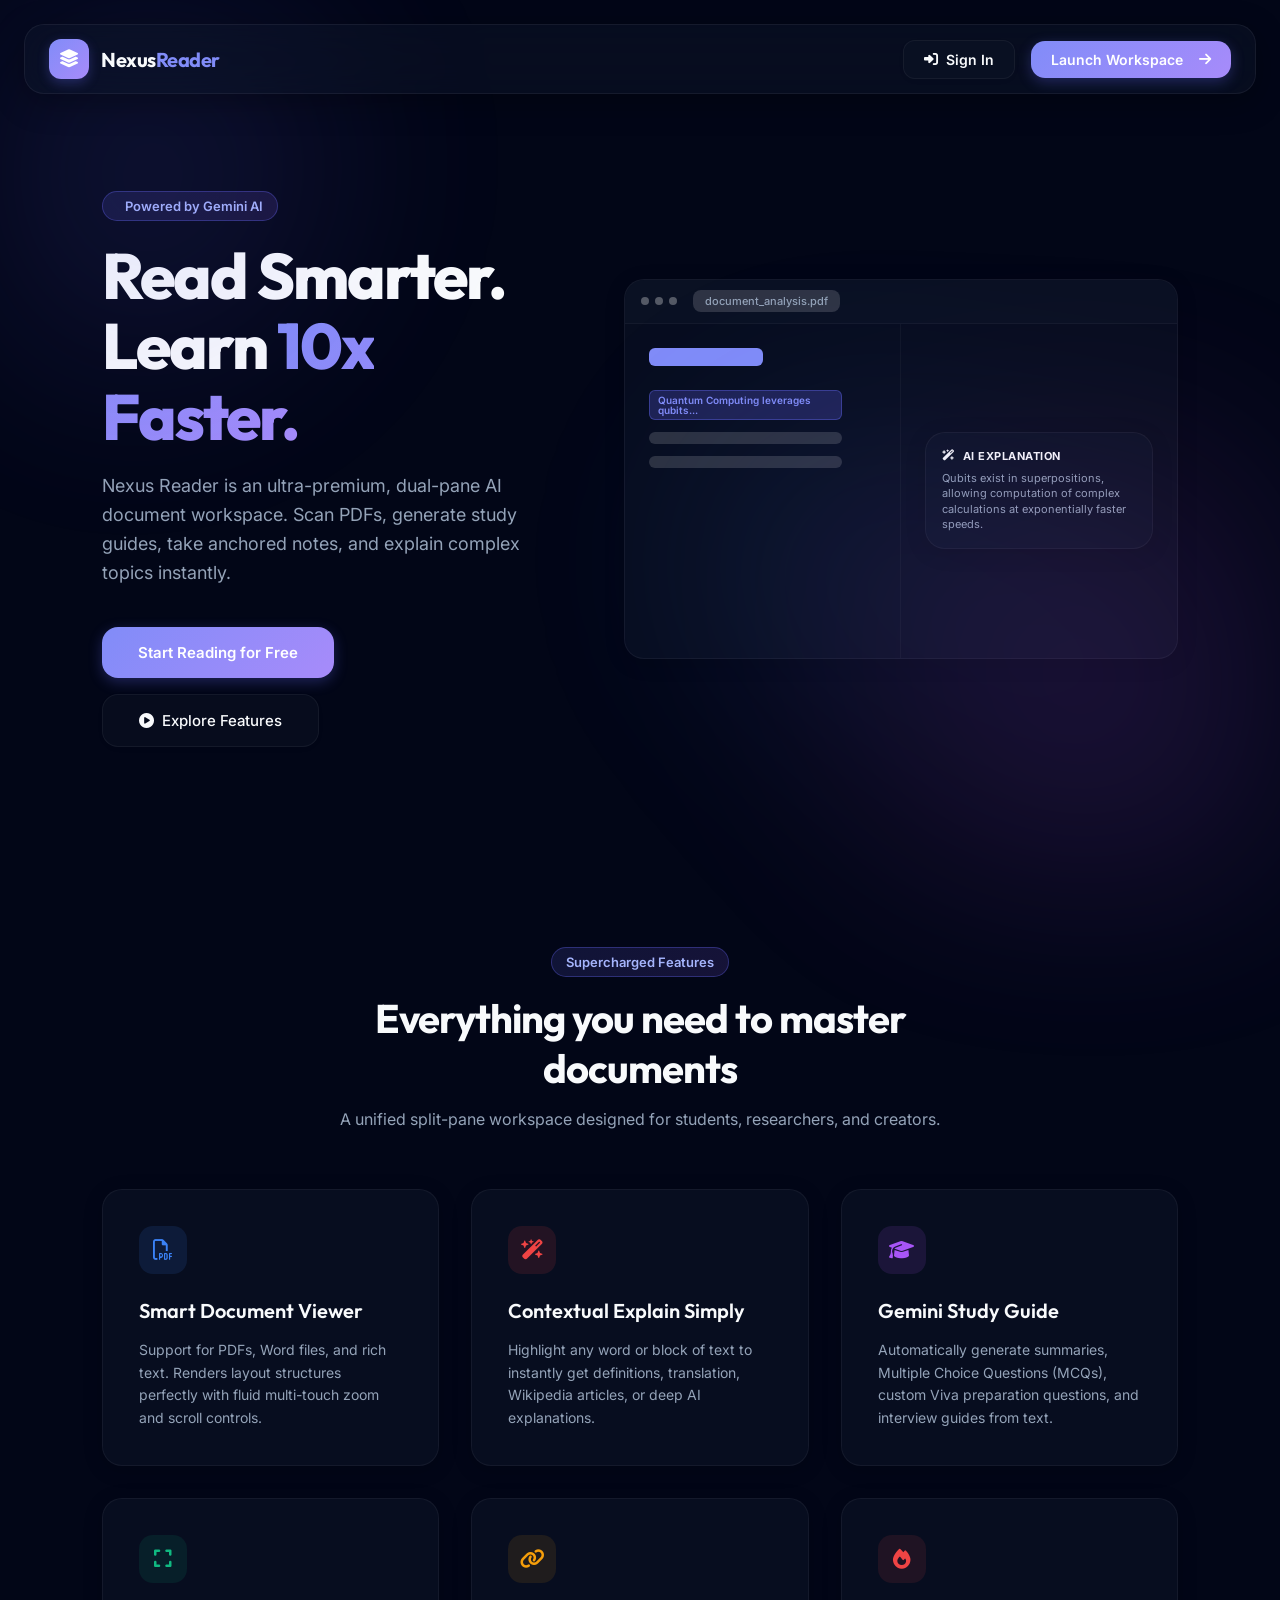
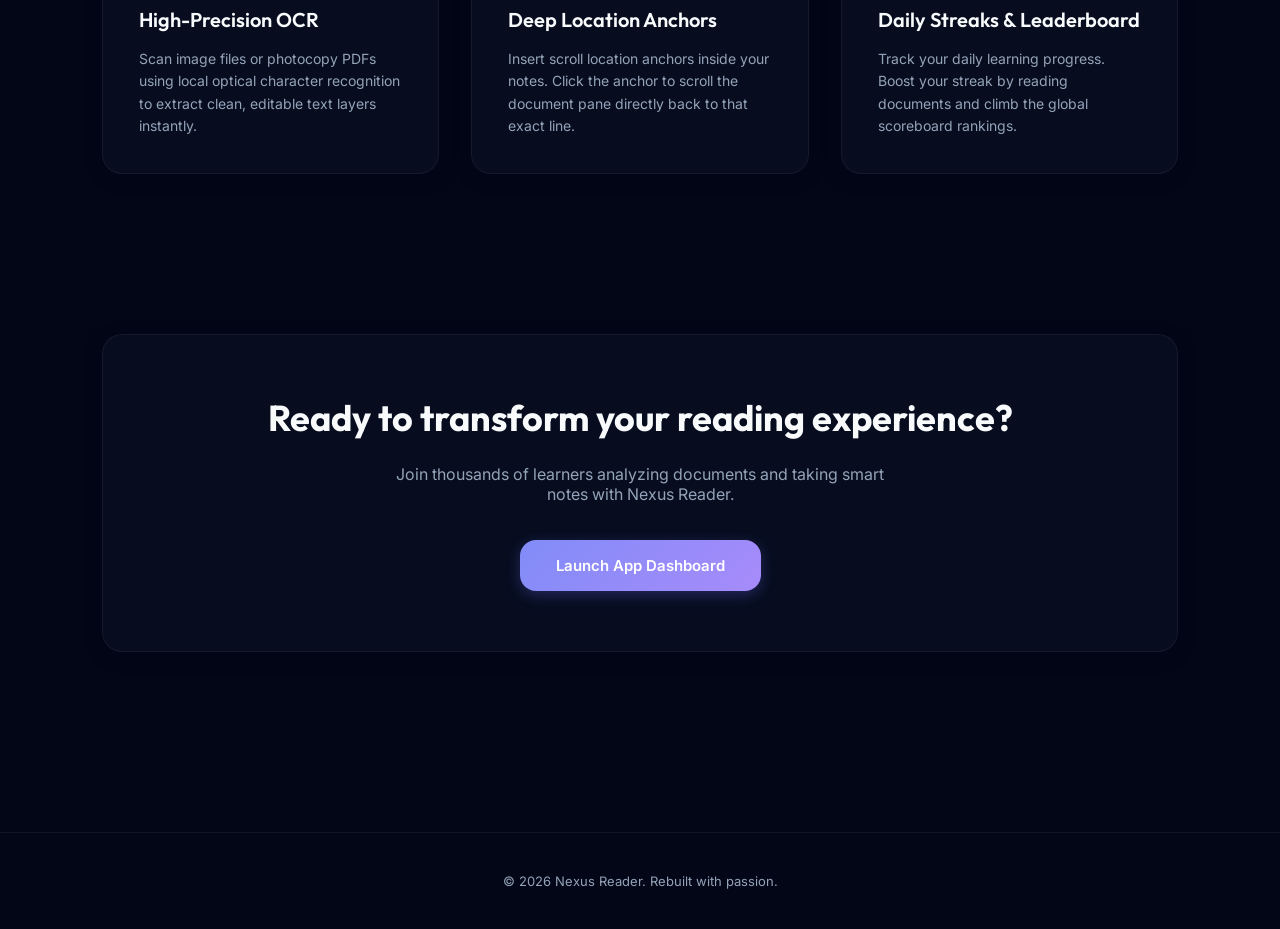
==== commit 8a108979: "feat: set landing page as default index and rename old index to dashboard" ====
--- a/frontend/index.html
+++ b/frontend/index.html
@@ -3,18 +3,18 @@
 <head>
     <meta charset="UTF-8">
     <meta name="viewport" content="width=device-width, initial-scale=1.0, maximum-scale=1.0, user-scalable=no">
-    <meta name="description" content="Nexus Reader — Your AI-powered smart document workspace. Upload PDFs, get instant meanings, translations, explanations, and Wikipedia summaries.">
-    <title>Nexus Reader | Dashboard</title>
+    <meta name="description" content="Nexus Reader — The next-gen AI-powered document workspace. Highlight text to get instant meanings, translations, explanations, and Wikipedia lookups inside your PDFs.">
+    <title>Nexus Reader | Next-Gen AI Document Workspace</title>
     <!-- Fonts -->
     <link rel="preconnect" href="https://fonts.googleapis.com">
     <link rel="preconnect" href="https://fonts.gstatic.com" crossorigin>
-    <link href="https://fonts.googleapis.com/css2?family=Inter:wght@300;400;500;600;700&family=Outfit:wght@400;500;600;700&display=swap" rel="stylesheet">
+    <link href="https://fonts.googleapis.com/css2?family=Inter:wght@300;400;500;600;700&family=Outfit:wght@400;500;600;700;800&display=swap" rel="stylesheet">
     <!-- FontAwesome for icons -->
     <link rel="stylesheet" href="https://cdnjs.cloudflare.com/ajax/libs/font-awesome/6.4.0/css/all.min.css">
     <!-- Core UI styles -->
     <link rel="stylesheet" href="styles.css?v=4">
 </head>
-<body class="dark-theme dashboard-v2">
+<body class="dark-theme landing-page">
 
     <!-- Animated Ambient Background -->
     <div class="ambient-bg">
@@ -23,301 +23,136 @@
         <div class="blob blob-3"></div>
     </div>
 
-    <div class="glass-app-container">
-        <!-- Floating Glass Sidebar -->
-        <aside class="glass-sidebar">
-            <div class="sidebar-top">
-                <div class="brand">
-                    <div class="logo-icon"><i class="fa-solid fa-layer-group"></i></div>
-                    <span class="logo-text">Nexus<span class="highlight">Reader</span></span>
+    <!-- Landing Navigation -->
+    <header class="landing-nav glass-topbar">
+        <a href="dashboard.html" class="logo" style="text-decoration: none; color: inherit;">
+            <div class="logo-icon"><i class="fa-solid fa-layer-group"></i></div>
+            <span class="logo-text">Nexus<span class="highlight">Reader</span></span>
+        </a>
+        <div class="nav-actions" style="display: flex; gap: 16px; align-items: center;">
+            <a href="dashboard.html" class="glass-btn" style="padding: 10px 20px; font-size: 14px; font-weight: 600; text-decoration: none; color: inherit; display: flex; align-items: center; gap: 8px;"><i class="fa-solid fa-right-to-bracket"></i> Sign In</a>
+            <a href="dashboard.html" class="primary-btn glow-btn" style="padding: 10px 20px; font-size: 14px; font-weight: 600;">Launch Workspace <i class="fa-solid fa-arrow-right" style="margin-left: 8px;"></i></a>
+        </div>
+    </header>
+
+    <!-- Hero Section -->
+    <section class="landing-hero">
+        <div class="hero-content">
+            <span class="badge"><i class="fa-solid fa-sparkles"></i> Powered by Gemini AI</span>
+            <h1>Read Smarter.<br>Learn <span class="highlight-gradient">10x Faster.</span></h1>
+            <p>Nexus Reader is an ultra-premium, dual-pane AI document workspace. Scan PDFs, generate study guides, take anchored notes, and explain complex topics instantly.</p>
+            <div class="hero-actions">
+                <a href="dashboard.html" class="primary-btn glow-btn large-btn">Start Reading for Free</a>
+                <a href="#features" class="glass-btn large-btn"><i class="fa-solid fa-circle-play"></i> Explore Features</a>
+            </div>
+        </div>
+        <div class="hero-preview-wrapper">
+            <!-- Glass Mockup of Split-Screen Workspace -->
+            <div class="workspace-mockup landing-card">
+                <div class="mockup-header">
+                    <div class="dots"><span class="dot"></span><span class="dot"></span><span class="dot"></span></div>
+                    <div class="mockup-tab">document_analysis.pdf</div>
                 </div>
-                
-                <nav class="sidebar-nav">
-                    <a href="#" class="sidebar-link active" data-view="view-dashboard">
-                        <i class="fa-solid fa-border-all"></i> <span class="nav-text">Dashboard</span>
-                    </a>
-                    <a href="#" class="sidebar-link" data-view="view-leaderboard">
-                        <i class="fa-solid fa-chart-simple"></i> <span class="nav-text">Leaderboard</span>
-                    </a>
-                    <a href="#" class="sidebar-link" data-view="view-feedback">
-                        <i class="fa-solid fa-heart-circle-check"></i> <span class="nav-text">Feedback</span>
-                    </a>
-                </nav>
-            </div>
-
-            <div class="sidebar-bottom">
-                <!-- User profile & Logout -->
-                <div class="upgrade-card" id="user-profile-section" style="display: none; background: rgba(255,255,255,0.05); border-color: rgba(255,255,255,0.15); margin-bottom: 16px; align-items: center; justify-content: space-between; padding: 12px 16px;">
-                    <div style="display: flex; align-items: center; gap: 10px; overflow: hidden; max-width: 80%;">
-                        <div class="upgrade-icon-bg" style="background: var(--accent-primary); width: 32px; height: 32px; border-radius: 50%; font-size: 13px; flex-shrink: 0;"><i class="fa-solid fa-user"></i></div>
-                        <div class="upgrade-info" style="overflow: hidden;">
-                            <h4 id="user-display-email" style="font-size: 12px; overflow: hidden; text-overflow: ellipsis; white-space: nowrap; margin: 0; color: var(--text-primary);"></h4>
-                        </div>
+                <div class="mockup-body">
+                    <div class="mockup-left">
+                        <div class="mockup-line title"></div>
+                        <div class="mockup-line select-highlight">Quantum Computing leverages qubits...</div>
+                        <div class="mockup-line"></div>
+                        <div class="mockup-line"></div>
                     </div>
-                    <button class="icon-btn tooltip" data-tooltip="Logout" id="logout-btn" style="color: #ef4444; width: 30px; height: 30px; display: flex; align-items: center; justify-content: center; border-radius: 8px; flex-shrink: 0;"><i class="fa-solid fa-power-off"></i></button>
-                </div>
-                
-                <div class="theme-selector glass-theme-selector">
-                    <div class="theme-toggle-group">
-                        <button class="theme-btn" data-theme="light"><i class="fa-regular fa-sun"></i></button>
-                        <button class="theme-btn active" data-theme="system"><i class="fa-solid fa-desktop"></i></button>
-                        <button class="theme-btn" data-theme="dark"><i class="fa-solid fa-moon"></i></button>
-                    </div>
-                </div>
-            </div>
-        </aside>
-
-        <!-- Main Content Area -->
-        <main class="glass-main">
-            <!-- VIEW: DASHBOARD -->
-            <div id="view-dashboard" class="dash-view">
-                <header class="hero-header">
-                    <div class="hero-text">
-                        <h1>Welcome back, <span class="highlight-gradient">Creator</span></h1>
-                        <p>Let's build something extraordinary today.</p>
-                    </div>
-                    <div class="hero-search">
-                        <i class="fa-solid fa-magnifying-glass"></i>
-                        <input type="text" placeholder="Search your workspace...">
-                        <div class="search-shortcut">⌘K</div>
-                    </div>
-                </header>
-
-                <div class="glass-section">
-                    <h2 class="section-title">Create New</h2>
-                    <div class="action-cards-grid">
-                        <a href="#" id="main-reader-upload-card" class="action-card glass-card">
-                            <div class="action-icon document-icon">
-                                <i class="fa-regular fa-file-lines"></i>
+                    <div class="mockup-divider"></div>
+                    <div class="mockup-right">
+                        <div class="explain-card landing-card">
+                            <div class="explain-header">
+                                <i class="fa-solid fa-wand-magic-sparkles text-gradient"></i>
+                                <strong>AI Explanation</strong>
                             </div>
-                            <div class="action-info">
-                                <h3>Document Reader</h3>
-                                <p>Upload PDF, DOC, PPT</p>
-                            </div>
-                            <i class="fa-solid fa-arrow-right action-arrow"></i>
-                        </a>
-
-                        <div class="action-card glass-card disabled-card tooltip" data-tooltip="Coming Soon">
-                            <div class="action-icon video-icon">
-                                <i class="fa-brands fa-youtube"></i>
-                            </div>
-                            <div class="action-info">
-                                <h3>YT Video</h3>
-                                <p>Analyze Youtube Links</p>
-                            </div>
-                            <i class="fa-solid fa-arrow-right action-arrow"></i>
-                        </div>
-
-                        <div class="action-card glass-card disabled-card tooltip" data-tooltip="Coming Soon">
-                            <div class="action-icon audio-icon">
-                                <i class="fa-solid fa-microphone"></i>
-                            </div>
-                            <div class="action-info">
-                                <h3>Audio Transcript</h3>
-                                <p>Upload or record audio</p>
-                            </div>
-                            <i class="fa-solid fa-arrow-right action-arrow"></i>
-                        </div>
-                    </div>
-                </div>
-
-                <div class="glass-section my-notes-section">
-                    <div class="my-notes-header">
-                        <h2 class="section-title">My Workspace Documents</h2>
-                        <div class="my-notes-actions" style="display: flex; gap: 12px;">
-                            <button class="glass-btn" id="dash-upload-btn"><i class="fa-solid fa-file-arrow-up"></i> Upload File</button>
-                            <input type="file" id="dash-file-input" accept=".pdf,.txt,.docx,.png,.jpg,.jpeg" hidden>
-                        </div>
-                    </div>
-                    <div class="notes-list" id="recent-notes-list">
-                        <!-- User files from DB injected here -->
-                    </div>
-                </div>
-            </div>
-
-            <!-- VIEW: LEADERBOARD -->
-            <div id="view-leaderboard" class="dash-view hidden">
-                <header class="hero-header">
-                    <div class="hero-text">
-                        <h1>Daily <span class="highlight-gradient">Streaks</span></h1>
-                        <p>Keep your learning streak alive and see how you rank.</p>
-                    </div>
-                </header>
-                
-                <div class="leaderboard-stats-grid">
-                    <div class="stat-card glass-card">
-                        <div class="stat-header">
-                            <div class="stat-icon-wrapper" style="color: #ef4444; background: rgba(239, 68, 68, 0.1);"><i class="fa-solid fa-fire"></i></div>
-                            <span>Learning Streak</span>
-                            <span class="stat-badge">Live</span>
-                        </div>
-                        <div class="stat-content">
-                            <div class="stat-value">1 <span class="stat-unit">days</span></div>
-                            <div class="stat-note">Keeping the streak alive today</div>
-                        </div>
-                    </div>
-
-                    <div class="stat-card glass-card">
-                        <div class="stat-header">
-                            <div class="stat-icon-wrapper" style="color: #eab308; background: rgba(234, 179, 8, 0.1);"><i class="fa-solid fa-trophy"></i></div>
-                            <span>Personal Best</span>
-                        </div>
-                        <div class="stat-content">
-                            <div class="stat-value">1 <span class="stat-unit">days</span></div>
-                            <div class="stat-note">6 days until the next badge</div>
-                        </div>
-                    </div>
-
-                    <div class="stat-card glass-card">
-                        <div class="stat-header">
-                            <div class="stat-icon-wrapper" style="color: #8b5cf6; background: rgba(139, 92, 246, 0.1);"><i class="fa-solid fa-ranking-star"></i></div>
-                            <span>Global Rank</span>
-                        </div>
-                        <div class="stat-content">
-                            <div class="stat-value">#37594</div>
-                            <div class="stat-note">Upload today to climb the board</div>
-                        </div>
-                    </div>
-                </div>
-
-                <div class="glass-section top-streaks-section">
-                    <div class="top-streaks-header">
-                        <h2>Top Streaks</h2>
-                        <span class="stat-badge">Daily max</span>
-                    </div>
-                    <div class="leaderboard-list">
-                        <div class="lb-item">
-                            <div class="lb-rank">#1</div>
-                            <div class="lb-avatar" style="background-color: #8b5cf6;">M</div>
-                            <div class="lb-details">
-                                <h4>Mousumi Mohanty</h4>
-                                <p>Longest streak: 64d · Legendary Learner</p>
-                            </div>
-                            <div class="lb-score">2d</div>
-                        </div>
-                        <div class="lb-item">
-                            <div class="lb-rank">#2</div>
-                            <div class="lb-avatar" style="background-color: #3b82f6;">R</div>
-                            <div class="lb-details">
-                                <h4>Raedik Gupta</h4>
-                                <p>Longest streak: 49d · Legendary Learner</p>
-                            </div>
-                            <div class="lb-score">31d</div>
-                        </div>
-                        <div class="lb-item">
-                            <div class="lb-rank">#3</div>
-                            <div class="lb-avatar" style="background-color: #10b981;">A</div>
-                            <div class="lb-details">
-                                <h4>aashee</h4>
-                                <p>Longest streak: 44d · Legendary Learner</p>
-                            </div>
-                            <div class="lb-score">44d</div>
-                        </div>
-                        <div class="lb-item">
-                            <div class="lb-rank">#4</div>
-                            <div class="lb-avatar" style="background-color: #f59e0b;">P</div>
-                            <div class="lb-details">
-                                <h4>PRATHAM</h4>
-                                <p>Longest streak: 41d · Legendary Learner</p>
-                            </div>
-                            <div class="lb-score">41d</div>
-                        </div>
-                        <div class="lb-item">
-                            <div class="lb-rank">#5</div>
-                            <div class="lb-avatar" style="background-color: #ef4444;">U</div>
-                            <div class="lb-details">
-                                <h4>User 241819</h4>
-                                <p>Longest streak: 35d · Legendary Learner</p>
-                            </div>
-                            <div class="lb-score">35d</div>
+                            <p>Qubits exist in superpositions, allowing computation of complex calculations at exponentially faster speeds.</p>
                         </div>
                     </div>
                 </div>
             </div>
+        </div>
+    </section>
 
-            <!-- VIEW: FEEDBACK -->
-            <div id="view-feedback" class="dash-view hidden">
-                <div class="feedback-container">
-                    <header class="hero-header" style="text-align: center; margin-bottom: 40px;">
-                        <h1 style="justify-content: center;">Share your <span class="highlight-gradient">Feedback</span></h1>
-                        <p>How can we improve your experience?</p>
-                    </header>
+    <!-- Features Section -->
+    <section id="features" class="landing-features">
+        <div class="section-header">
+            <span class="badge">Supercharged Features</span>
+            <h2>Everything you need to master documents</h2>
+            <p>A unified split-pane workspace designed for students, researchers, and creators.</p>
+        </div>
 
-                    <div class="feedback-form glass-card">
-                        <label>What would make Snaplearn better for you?</label>
-                        <textarea class="glass-textarea" placeholder="Type your brilliant ideas here..." rows="6"></textarea>
-                        <div class="char-count">0/2000 characters</div>
+        <div class="features-grid">
+            <!-- Feature 1 -->
+            <div class="feature-card landing-card">
+                <div class="icon-wrapper document-icon">
+                    <i class="fa-regular fa-file-pdf"></i>
+                </div>
+                <h3>Smart Document Viewer</h3>
+                <p>Support for PDFs, Word files, and rich text. Renders layout structures perfectly with fluid multi-touch zoom and scroll controls.</p>
+            </div>
 
-                        <label style="margin-top: 32px; display: block;">Rate your overall experience</label>
-                        <div class="star-rating">
-                            <button><i class="fa-regular fa-star"></i></button>
-                            <button><i class="fa-regular fa-star"></i></button>
-                            <button><i class="fa-regular fa-star"></i></button>
-                            <button><i class="fa-regular fa-star"></i></button>
-                            <button><i class="fa-regular fa-star"></i></button>
-                        </div>
+            <!-- Feature 2 -->
+            <div class="feature-card landing-card">
+                <div class="icon-wrapper video-icon">
+                    <i class="fa-solid fa-wand-magic-sparkles"></i>
+                </div>
+                <h3>Contextual Explain Simply</h3>
+                <p>Highlight any word or block of text to instantly get definitions, translation, Wikipedia articles, or deep AI explanations.</p>
+            </div>
 
-                        <div class="feedback-actions">
-                            <button class="glass-btn">Cancel</button>
-                            <button class="primary-btn glow-btn">Submit Feedback <i class="fa-solid fa-paper-plane" style="margin-left: 8px;"></i></button>
-                        </div>
-                    </div>
+            <!-- Feature 3 -->
+            <div class="feature-card landing-card">
+                <div class="icon-wrapper audio-icon">
+                    <i class="fa-solid fa-graduation-cap"></i>
                 </div>
+                <h3>Gemini Study Guide</h3>
+                <p>Automatically generate summaries, Multiple Choice Questions (MCQs), custom Viva preparation questions, and interview guides from text.</p>
             </div>
-        </main>
-    </div>
 
-    <!-- Authentication Modal (Glassmorphic) -->
-    <div id="auth-modal" class="modal hidden">
-        <div class="modal-content glass-card" style="max-width: 420px; width: 90vw; padding: 40px; border-radius: 24px; border: 1px solid rgba(255,255,255,0.15); background: rgba(15, 23, 42, 0.85); backdrop-filter: blur(20px); box-shadow: var(--shadow-lg); display: flex; flex-direction: column; align-items: stretch; gap: 0;">
-            <div class="modal-header" style="border-bottom: none; padding: 0; margin-bottom: 24px; display: flex; flex-direction: column; align-items: center; text-align: center; background: transparent;">
-                <div class="logo-icon" style="width: 48px; height: 48px; font-size: 22px; margin-bottom: 16px; display: flex; align-items: center; justify-content: center;"><i class="fa-solid fa-layer-group"></i></div>
-                <h2 style="font-size: 24px; font-weight: 700; margin: 0; color: var(--text-primary);">Sign In to <span class="highlight-gradient">Nexus</span></h2>
-                <p style="font-size: 13px; color: var(--text-secondary); margin-top: 8px; font-weight: 400;" id="auth-subtitle">Enter your email to receive a secure login OTP.</p>
+            <!-- Feature 4 -->
+            <div class="feature-card landing-card">
+                <div class="icon-wrapper" style="background: rgba(16, 185, 129, 0.1); color: #10b981;">
+                    <i class="fa-solid fa-expand"></i>
+                </div>
+                <h3>High-Precision OCR</h3>
+                <p>Scan image files or photocopy PDFs using local optical character recognition to extract clean, editable text layers instantly.</p>
             </div>
-            <div class="modal-body" style="padding: 0;">
-                <form id="auth-form">
-                    <!-- Step 1: Email Input -->
-                    <div id="auth-email-step" class="form-group" style="display: flex; flex-direction: column;">
-                        <label for="auth-email" style="font-weight: 600; font-size: 13px; margin-bottom: 8px; color: var(--text-secondary); text-transform: uppercase; letter-spacing: 0.5px;">Email Address</label>
-                        <input type="email" id="auth-email" class="glass-textarea" style="padding: 12px 16px; border-radius: 12px; font-size: 14px; background: rgba(255,255,255,0.05); border: 1px solid rgba(255,255,255,0.1); width: 100%; outline: none;" placeholder="name@domain.com" required>
-                        <button type="submit" id="auth-send-otp-btn" class="primary-btn glow-btn" style="width: 100%; margin-top: 24px; padding: 14px; justify-content: center; font-size: 14px; border-radius: 12px; font-weight: 600;">Get Verification Code</button>
-                    </div>
 
-                    <!-- Step 2: OTP Input (Hidden initially) -->
-                    <div id="auth-otp-step" class="form-group" style="display: none; flex-direction: column;">
-                        <label for="auth-otp" style="font-weight: 600; font-size: 13px; margin-bottom: 8px; color: var(--text-secondary); text-transform: uppercase; letter-spacing: 0.5px;">6-Digit OTP Code</label>
-                        <input type="text" id="auth-otp" class="glass-textarea" style="padding: 12px 16px; border-radius: 12px; font-size: 20px; letter-spacing: 6px; text-align: center; font-weight: 700; background: rgba(255,255,255,0.05); border: 1px solid rgba(255,255,255,0.1); width: 100%; outline: none;" placeholder="000000" maxlength="6">
-                        <div style="display: flex; gap: 12px; margin-top: 24px; width: 100%;">
-                            <button type="button" id="auth-back-btn" class="glass-btn" style="flex: 1; padding: 14px; justify-content: center; border-radius: 12px; font-size: 14px; font-weight: 600;">Back</button>
-                            <button type="submit" id="auth-verify-btn" class="primary-btn glow-btn" style="flex: 2; padding: 14px; justify-content: center; border-radius: 12px; font-size: 14px; font-weight: 600;">Verify & Login</button>
-                        </div>
-                    </div>
-                </form>
+            <!-- Feature 5 -->
+            <div class="feature-card landing-card">
+                <div class="icon-wrapper" style="background: rgba(245, 158, 11, 0.1); color: #f59e0b;">
+                    <i class="fa-solid fa-link"></i>
+                </div>
+                <h3>Deep Location Anchors</h3>
+                <p>Insert scroll location anchors inside your notes. Click the anchor to scroll the document pane directly back to that exact line.</p>
+            </div>
+
+            <!-- Feature 6 -->
+            <div class="feature-card landing-card">
+                <div class="icon-wrapper" style="background: rgba(239, 68, 68, 0.1); color: #ef4444;">
+                    <i class="fa-solid fa-fire"></i>
+                </div>
+                <h3>Daily Streaks & Leaderboard</h3>
+                <p>Track your daily learning progress. Boost your streak by reading documents and climb the global scoreboard rankings.</p>
             </div>
         </div>
-    </div>
+    </section>
 
-    <!-- Mobile Bottom Navigation -->
-    <div class="mobile-bottom-nav">
-        <a href="#" class="mobile-nav-item active" data-view="view-dashboard">
-            <i class="fa-solid fa-house"></i>
-            <span>Home</span>
-        </a>
-        <a href="#" class="mobile-nav-item" data-view="view-leaderboard">
-            <i class="fa-solid fa-chart-simple"></i>
-            <span>Leaderboard</span>
-        </a>
-        <a href="#" class="mobile-nav-item" data-view="view-feedback">
-            <i class="fa-solid fa-heart-circle-check"></i>
-            <span>Feedback</span>
-        </a>
-    </div>
+    <!-- Call to Action Section -->
+    <section class="landing-cta">
+        <div class="cta-card landing-card">
+            <h2>Ready to transform your reading experience?</h2>
+            <p>Join thousands of learners analyzing documents and taking smart notes with Nexus Reader.</p>
+            <a href="dashboard.html" class="primary-btn glow-btn large-btn">Launch App Dashboard</a>
+        </div>
+    </section>
 
-    <!-- Scripts -->
-    <script src="config.js?v=3"></script>
-    <script src="storage.js?v=3"></script>
-    <script src="nexus-ui.js"></script>
-    <script src="dashboard.js?v=4"></script>
+    <!-- Footer -->
+    <footer class="landing-footer">
+        <p>© 2026 Nexus Reader. Rebuilt with passion.</p>
+    </footer>
+
 </body>
 </html>
